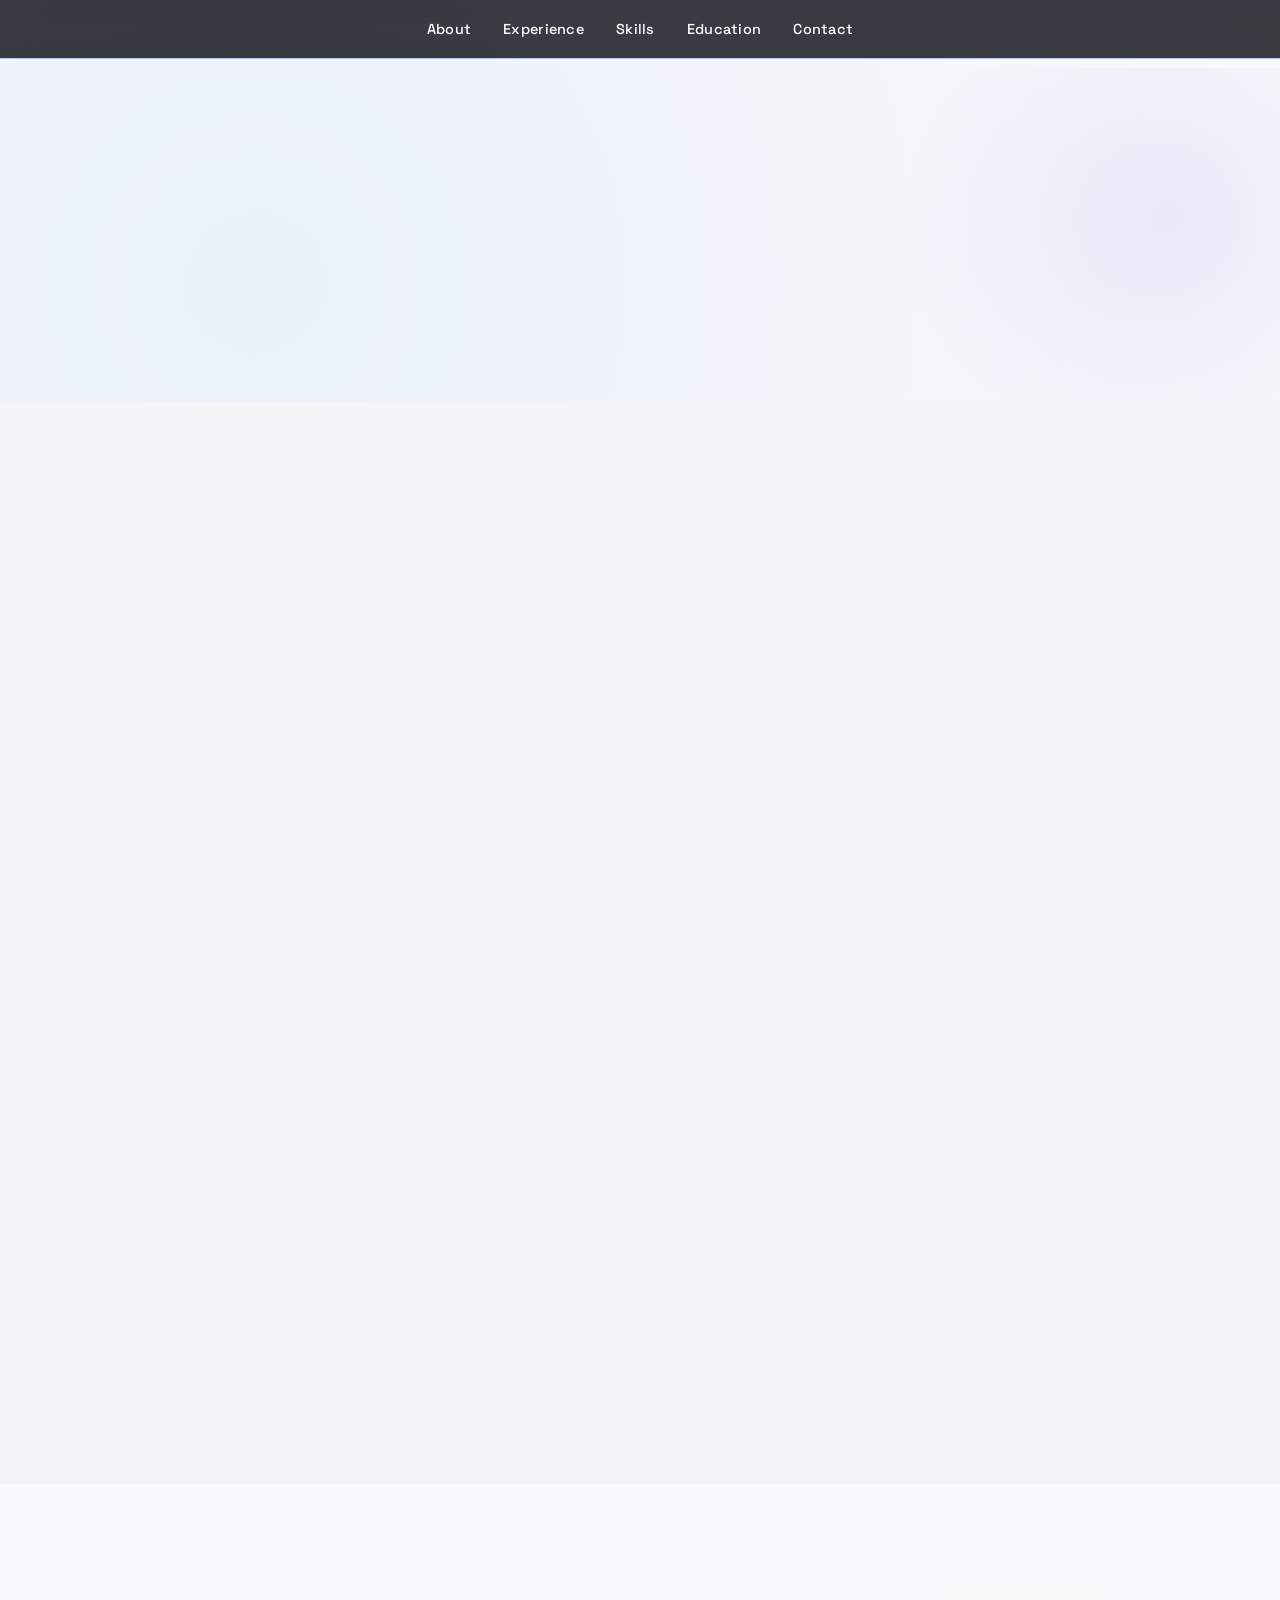
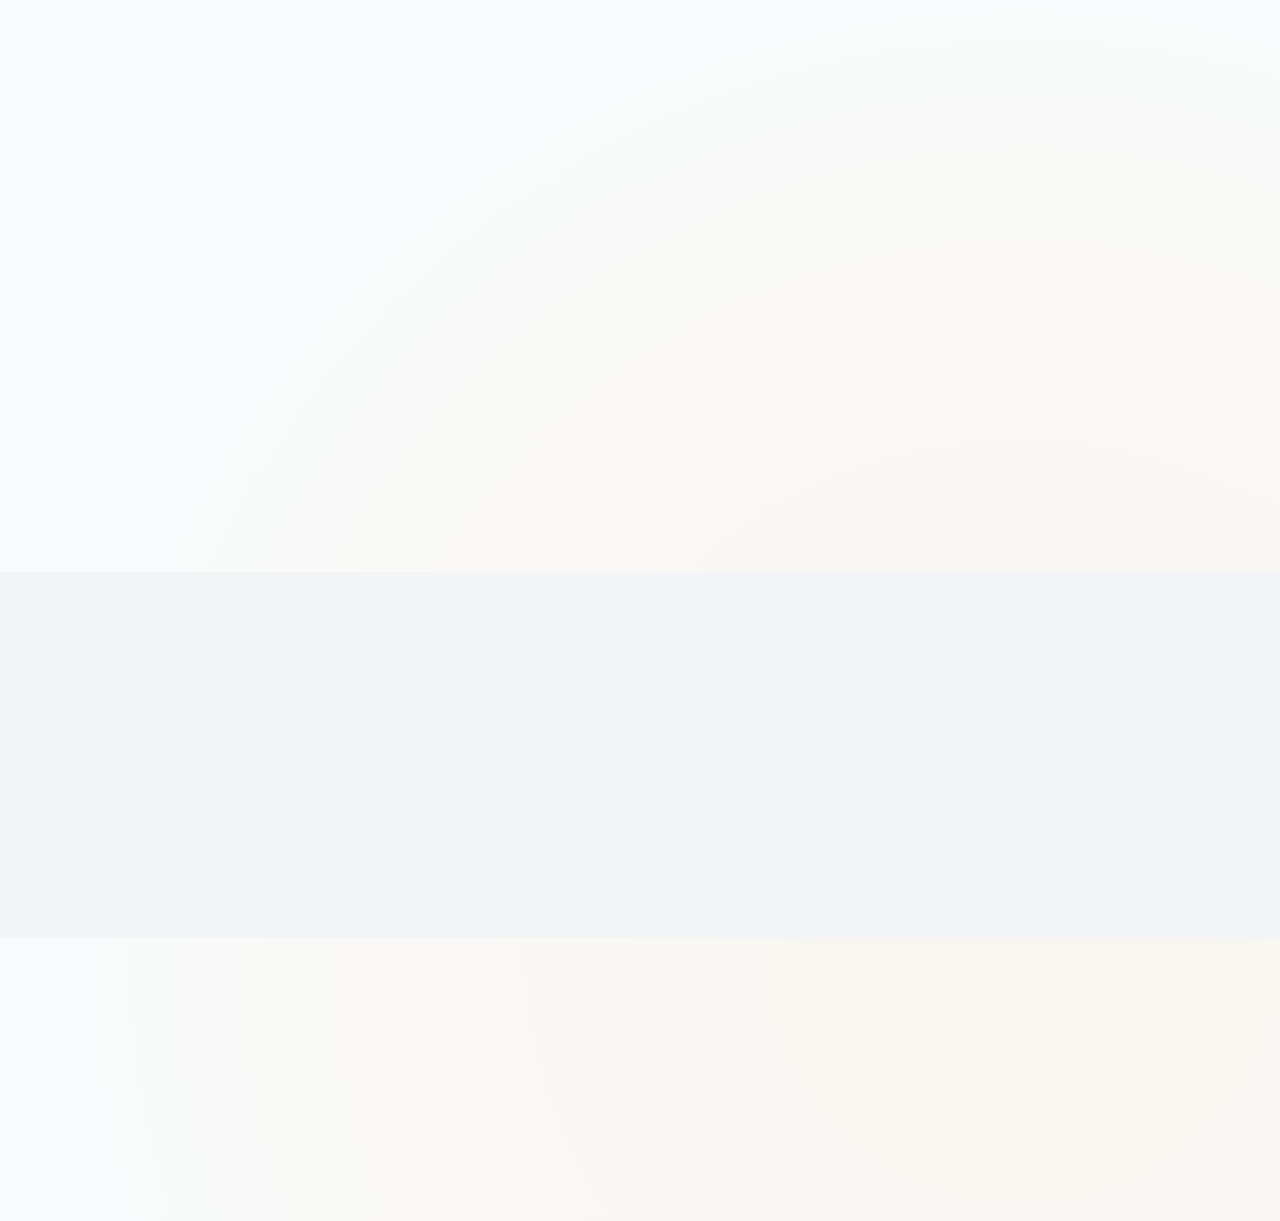
==== index.html @ d6e7b2b8 "changes" ====
<!DOCTYPE html>
<html lang="en">
<head>
    <meta charset="UTF-8">
    <meta name="viewport" content="width=device-width, initial-scale=1.0">
    <meta name="description" content="Gerald Ylli - Portfolio">
    <title>Gerald Ylli - Portfolio</title>
    <link rel="stylesheet" href="style.css">
    <link rel="preconnect" href="https://fonts.googleapis.com">
    <link rel="preconnect" href="https://fonts.gstatic.com" crossorigin>
    <link href="https://fonts.googleapis.com/css2?family=Space+Grotesk:wght@400;500;700&family=Inter:wght@400;500&display=swap" rel="stylesheet">
</head>
<body>
    <!-- Loading Screen -->
    <div class="loading-screen" id="loadingScreen">
        <div class="loading-content">
            <h1 class="loading-name">Gerald Ylli</h1>
            <div class="loading-underline"></div>
        </div>
    </div>

    <!-- Navigation -->
    <nav class="navbar">
        <div class="container">
            <ul class="nav-menu">
                <li><a href="#about">About</a></li>
                <li><a href="#experience">Experience</a></li>
                <li><a href="#skills">Skills</a></li>
                <li><a href="#education">Education</a></li>
                <li><a href="#contact">Contact</a></li>
            </ul>
            <button class="nav-toggle" aria-label="Toggle navigation">
                <span></span>
                <span></span>
                <span></span>
            </button>
        </div>
    </nav>

    <!-- About Section -->
    <section id="about" class="section hero">
        <div class="container">
            <div class="hero-content">
                <div>
                    <p class="hero-greeting">Hi, I'm Gerald.</p>
                    <h1 class="hero-title">Frontend Dev</h1>
                    <p class="hero-subtitle">Tirana, Albania</p>
                    <div class="about-text">
                        <p>I’m passionate about building things that make a difference. I’m attentive to detail, motivated by goals, and enjoy working in a team. I’m always open to learning and exchanging ideas to improve the outcome.</p>
                    </div>
                </div>
            </div>
        </div>
    </section>

    <!-- Experience Section -->
    <section id="experience" class="section section-alt">
        <div class="container">
            <h2 class="section-title">Experience</h2>
        

            <!-- Frontend Development -->
            <div class="experience-group">
                <h3 class="experience-group-title">Frontend Development</h3>
                <div class="experience-list">
                    <div class="experience-item">
                        <div class="experience-content">
                            <h3 class="experience-title">Frontend</h3>
                            <p class="experience-description">Built and maintained high-performance, pixel-perfect web interfaces across multiple e-commerce platforms. 
                                Translated Figma designs into reusable components, implemented dynamic UI elements with GSAP and Animate, 
                                and optimized existing pages for speed and accessibility. Collaborated with teams to streamline workflows and create modular, 
                                maintainable code for complex storefronts.</p>
                            <div class="experience-tech">
                                <span class="tech-tag">HTML</span>
                                <span class="tech-tag">CSS</span>
                                <span class="tech-tag">JavaScript</span>
                                <span class="tech-tag">React</span>
                                <span class="tech-tag">jQuery</span>
                                <span class="tech-tag">GSAP</span>
                                <span class="tech-tag">Bootstrap</span>

                            </div>
                        </div>
                    </div>
                    
                    <div class="experience-item">
                        <div class="experience-content">
                            <h3 class="experience-title">BigCommerce</h3>
                            <p class="experience-description">Developed traditional and headless BigCommerce storefronts using Stencil and Catalyst. Built custom widgets, leveraged Storefront & Admin APIs, and implemented GraphQL/REST solutions for dynamic product and checkout experiences. Enhanced maintainability by modularizing templates and automating recurring workflows.</p>
                            <div class="experience-tech">
                                <span class="tech-tag">Stencil</span>
                                <span class="tech-tag">Widget Builder</span>
                                <span class="tech-tag">GraphQL</span>
                                <span class="tech-tag">REST API</span>
                                <span class="tech-tag">Handlebars</span>
                            </div>
                        </div>
                    </div>
                    
                    <div class="experience-item">
                        <div class="experience-content">
                            <h3 class="experience-title">Shopify</h3>
                            <p class="experience-description">Implemented custom Shopify themes and headless storefronts with Hydrogen and Oxygen. Created sections, blocks, metafields, and metaobjects to provide flexible, dynamic layouts. Optimized server-side rendering, API integrations, and theme architecture to ensure scalability and performance.</p>
                            <div class="experience-tech">
                                <span class="tech-tag">Liquid</span>
                                <span class="tech-tag">Hydrogen</span>
                                <span class="tech-tag">Sections & Blocks</span>
                                <span class="tech-tag">Metaobjects & Metafields</span>
                            </div>
                        </div>
                    </div>
                    
                    <div class="experience-item">
                        <div class="experience-content">
                            <h3 class="experience-title">Analytics & Tracking</h3>
                            <p class="experience-description">Configured advanced Google Tag Manager setups and GA4 for accurate e-commerce tracking. Monitored product clicks, add-to-cart behavior, and checkout events to provide actionable insights for marketing and product teams.</p>
                            <div class="experience-tech">
                                <span class="tech-tag">Google Tag Manager</span>
                                <span class="tech-tag">GA4</span>
                                <span class="tech-tag">DataLayer</span>
                                <span class="tech-tag">Custom Events</span>
                            </div>
                        </div>
                    </div>
                </div>
            </div>

        </div>
    </section>

    <!-- Skills Section -->
    <section id="skills" class="section">
        <div class="container">
            <h2 class="section-title">Skills</h2>
            <div class="skills-grid">
                <div class="skill-category">
                    <h3 class="skill-category-title">Front-end</h3>
                    <div class="skill-tags">
                        <span class="skill-tag">HTML</span>
                        <span class="skill-tag">CSS</span>
                        <span class="skill-tag">JavaScript</span>
                        <span class="skill-tag">React</span>
                        <span class="skill-tag">jQuery</span>
                        <span class="skill-tag">SASS</span>
                        <span class="skill-tag">SCSS</span>
                        <span class="skill-tag">GSAP</span>
                        <span class="skill-tag">Bootstrap</span>
                        <span class="skill-tag">Tailwind CSS</span>
                        <span class="skill-tag">Material-UI</span>
                        <span class="skill-tag">Figma</span>
                        <span class="skill-tag">Elementor</span>
                        <span class="skill-tag">Mobile First Design</span>
                    </div>
                </div>
                <div class="skill-category">
                    <h3 class="skill-category-title">BigCommerce</h3>
                    <div class="skill-tags">
                        <span class="skill-tag">Stencil</span>
                        <span class="skill-tag">Handlebars</span>
                        <span class="skill-tag">Widget Builder</span>
                        <span class="skill-tag">Custom Checkout</span>
                        <span class="skill-tag">Stencil CLI</span>
                        <span class="skill-tag">Rest API</span>
                        <span class="skill-tag">GraphQL API</span>
                        <span class="skill-tag">Storefront API</span>
                    </div>
                </div>
                <div class="skill-category">
                    <h3 class="skill-category-title">Shopify</h3>
                    <div class="skill-tags">
                        <span class="skill-tag">Liquid</span>
                        <span class="skill-tag">Hydrogen</span>
                        <span class="skill-tag">Section (Online Store 2.0)</span>
                        <span class="skill-tag">Metafields</span>
                        <span class="skill-tag">Metaobjects</span>
                        <span class="skill-tag">GraphQL API</span>
                        <span class="skill-tag">Storefront API</span>
                        <span class="skill-tag">Shopify CLI</span>
                    </div>
                </div>
                <div class="skill-category">
                    <h3 class="skill-category-title">Team System - Ecommerce</h3>
                    <div class="skill-tags">
                        <span class="skill-tag">Handlebars</span>
                        <span class="skill-tag">Theme editor</span>
                        <span class="skill-tag">Widgets</span>
                    </div>
                </div>
                <div class="skill-category">
                    <h3 class="skill-category-title">Tools & Practices</h3>
                    <div class="skill-tags">
                        <span class="skill-tag">Git</span>
                        <span class="skill-tag">Bitbucket</span>
                        <span class="skill-tag">Teamwork</span>
                        <span class="skill-tag">Slack</span>
                        <span class="skill-tag">Confluence</span>
                        <span class="skill-tag">Postman</span>
                        <span class="skill-tag">Chrome DevTools</span>
                        <span class="skill-tag">A/B Testing</span>
                    </div>
                </div>
                <div class="skill-category">
                    <h3 class="skill-category-title">Google Tag Manager</h3>
                    <div class="skill-tags">
                        <span class="skill-tag">GTM</span>
                        <span class="skill-tag">Custom Events</span>
                        <span class="skill-tag">Datalayer</span>
                        <span class="skill-tag">GA4 Integration</span>
                    </div>
                </div>
            </div>
        </div>
    </section>

    <!-- Education Section -->
    <section id="education" class="section section-alt">
        <div class="container">
            <h2 class="section-title">Education</h2>
            <div class="education-list">
                <div class="education-item">
                    <h3 class="education-degree">Bachelor of Software Engineering</h3>
                    <p class="education-institution">Canadian Institute of Technology</p>
                    <p class="education-year">Sep 2016 - Jul 2019 | Tirana, Albania</p>
                </div>
            </div>
        </div>
    </section>

    <!-- Contact Section -->
    <section id="contact" class="section">
        <div class="container">
            <h2 class="section-title">Get In Touch</h2>
            <div class="contact-content">
                <div class="contact-links">
                    <a href="https://www.linkedin.com/in/gerald-ylli-589a46194/" target="_blank" rel="noopener noreferrer" class="contact-link">
                        <svg width="24" height="24" viewBox="0 0 24 24" fill="currentColor">
                            <path d="M20.447 20.452h-3.554v-5.569c0-1.328-.027-3.037-1.852-3.037-1.853 0-2.136 1.445-2.136 2.939v5.667H9.351V9h3.414v1.561h.046c.477-.9 1.637-1.85 3.37-1.85 3.601 0 4.267 2.37 4.267 5.455v6.286zM5.337 7.433c-1.144 0-2.063-.926-2.063-2.065 0-1.138.92-2.063 2.063-2.063 1.14 0 2.064.925 2.064 2.063 0 1.139-.925 2.065-2.064 2.065zm1.782 13.019H3.555V9h3.564v11.452zM22.225 0H1.771C.792 0 0 .774 0 1.729v20.542C0 23.227.792 24 1.771 24h20.451C23.2 24 24 23.227 24 22.271V1.729C24 .774 23.2 0 22.222 0h.003z"/>
                        </svg>
                        LinkedIn
                    </a>
                </div>
            </div>
        </div>
    </section>

    <script src="script.js"></script>
</body>
</html>
---- style.css ----
/* ── Reset ──────────────────────────────────────────── */
* {
    margin: 0;
    padding: 0;
    box-sizing: border-box;
}

/* ── Design tokens ───────────────────────────────────── */
:root {
        --bg:        #f9fafb;       
        --bg-alt:    #f3f4f6;        
        --surface:   #ffffff;        
        --border:    #b6c6e3;     
        --border-h:  #1e293b;       
        --text:      #1e293b;       
        --subtle:    #e0e7ef;      
        --glow:      rgba(30,58,138,0.12);
}


/* ── Base ────────────────────────────────────────────── */
html { scroll-behavior: smooth; }

body {
    font-family: 'Space Grotesk', 'Inter', system-ui, sans-serif;
    color: var(--text);
    background-color: var(--bg);
    background-image:
       radial-gradient(circle at 20% 10%, rgba(59,130,246,0.08) 0%, transparent 42%),
    radial-gradient(circle at 80% 90%, rgba(245,158,11,0.05) 0%, transparent 36%);
    line-height: 1.6;
    font-size: 1rem;
    font-weight: 400;
}

.container {
    max-width: 900px;
    margin: 0 auto;
    padding: 0 2rem;
}

/* ── Loading Screen ──────────────────────────────────── */
.loading-screen {
    position: fixed;
    inset: 0;
    background: var(--bg);
    display: flex;
    justify-content: center;
    align-items: center;
    z-index: 9999;
    transition: opacity 0.8s ease, visibility 0.8s ease;
}
.loading-screen.hidden {
    opacity: 0;
    visibility: hidden;
}
.loading-content {
    text-align: center;
}
.loading-name {
    font-family: 'Space Grotesk', sans-serif;
    font-size: 3rem;
    font-weight: 700;
    background: linear-gradient(135deg, var(--text), var(--border-h));
    -webkit-background-clip: text;
    background-clip: text;
    color: transparent;
    opacity: 0;
    animation: nameAnimation 2.5s ease-in-out;
    margin-bottom: 0.5rem;
    letter-spacing: -0.02em;
}
.loading-underline {
    width: 400px;
    height: 2px;
    position: relative;
    margin: 0 auto;
    overflow: hidden;
    opacity: 0;
    animation: underlineFade 2.5s ease-in-out;
}
.loading-underline::before {
    content: '';
    position: absolute;
    width: 80px;
    height: 2px;
    background: linear-gradient(90deg, transparent, var(--text), var(--border-h));
    box-shadow: 0 0 12px var(--text), 0 0 24px var(--text);
    animation: shootingStar 2.5s ease-in-out;
}
.loading-underline::after {
    content: '';
    position: absolute;
    width: 400px;
    height: 1px;
    background: linear-gradient(90deg, transparent, rgba(139,92,246,0.25), transparent);
    animation: shootingStarTrail 2.5s ease-in-out;
    opacity: 0;
}

@keyframes nameAnimation {
    0%   { opacity: 0; transform: translateY(20px);  }
    20%  { opacity: 1; transform: translateY(0);     }
    80%  { opacity: 1; transform: translateY(0);     }
    100% { opacity: 0; transform: translateY(-20px); }
}
@keyframes shootingStar {
    0%   { left: -80px; opacity: 0; }
    5%   { opacity: 1; }
    85%  { opacity: 1; }
    95%  { opacity: 0; }
    100% { left: 400px; opacity: 0; }
}
@keyframes underlineFade {
    0%   { opacity: 0; }
    20%  { opacity: 1; }
    80%  { opacity: 1; }
    100% { opacity: 0; }
}
@keyframes shootingStarTrail {
    0%   { opacity: 0;   }
    5%   { opacity: 0.5; }
    85%  { opacity: 0.5; }
    95%  { opacity: 0;   }
    100% { opacity: 0;   }
}

/* ── Navbar ──────────────────────────────────────────── */
.navbar {
    position: fixed;
    top: 0;
    left: 0;
    right: 0;
    backdrop-filter: blur(18px);
    -webkit-backdrop-filter: blur(18px);
    background: rgba(6,6,15,0.78);
    border-bottom: 1px solid var(--border);
    z-index: 1000;
    padding: 1rem 0;
    transition: box-shadow 0.3s ease;
}
.navbar .container {
    display: flex;
    justify-content: center;
    align-items: center;
}

.nav-menu {
    display: flex;
    list-style: none;
    gap: 2rem;
}
.nav-menu a {
    text-decoration: none;
    color: var(--surface);
    font-weight: 500;
    font-size: 0.9rem;
    letter-spacing: 0.02em;
    transition: color 0.2s ease;
    position: relative;
}
.nav-menu a::after {
    content: '';
    position: absolute;
    bottom: -3px;
    left: 0;
    width: 0;
    height: 1px;
    background: linear-gradient(90deg, var(--surface), var(--text));
    transition: width 0.3s ease;
}

.nav-menu a:hover::after {
    width: 100%;
}
.nav-toggle {
    display: none;
    flex-direction: column;
    background: none;
    border: none;
    cursor: pointer;
    gap: 5px;
}
.nav-toggle span {
    width: 24px;
    height: 2px;
    background: var(--text);
    border-radius: 2px;
    transition: all 0.3s ease;
}

/* ── Hero / About ────────────────────────────────────── */
.hero {
    margin-top: 68px;
    padding: 6rem 0 7rem;
    position: relative;
    overflow: hidden;
}
.hero::before {
    content: '';
    position: absolute;
    top: -140px;
    right: -180px;
    width: 580px;
    height: 580px;
    border-radius: 50%;
    background: radial-gradient(circle, rgba(139,92,246,0.1) 0%, transparent 65%);
    pointer-events: none;
}
.hero-content {
    display: flex;
    align-items: center;
    position: relative;
}

.hero-greeting {
    font-size: 0.85rem;
    font-weight: 600;
    color: var(--text);    
    margin-bottom: 0.6rem;
    text-transform: uppercase;
    letter-spacing: 0.12em;
}
.hero-title {
    font-size: clamp(2.5rem, 6vw, 3.8rem);
    font-weight: 700;
    margin-bottom: 0.4rem;
    line-height: 1.05;
    font-family: 'Space Grotesk', sans-serif;
    letter-spacing: -0.03em;
    color: var(--text);
}
.hero-subtitle {
    font-size: 1rem;
    font-weight: 400;
    margin-bottom: 1.5rem;
    color: var(--text);
}
.about-text {
    font-size: 0.975rem;
    line-height: 1.75;
    color: var(--text);
}
.about-text a {
    color: var(--text);
    text-decoration: none;
    border-bottom: 1px solid rgba(139,92,246,0.4);
    transition: border-color 0.2s ease;
}
.about-text a:hover { border-color: var(--text); }
.hero-links {
    display: flex;
    gap: 0.75rem;
    flex-wrap: wrap;
}

/* ── Buttons ─────────────────────────────────────────── */
.btn {
    display: inline-flex;
    align-items: center;
    gap: 0.5rem;
    padding: 0.65rem 1.4rem;
    text-decoration: none;
    font-weight: 600;
    font-size: 0.875rem;
    letter-spacing: 0.03em;
    border-radius: 8px;
    cursor: pointer;
    transition: all 0.25s ease;
    font-family: 'Space Grotesk', sans-serif;
    border: 1px solid transparent;
}
.btn-primary {
    background: var(--text);
    color: #fff;
    border-color: var(--text);
    box-shadow: 0 0 20px rgba(139,92,246,0.3);
}
.btn-primary:hover {
    background: var(--text);
    border-color: var(--text);
    box-shadow: 0 0 28px rgba(139,92,246,0.5);
    transform: translateY(-1px);
}
.btn-secondary {
    background: var(--surface);
    color: var(--text);
    border-color: var(--border);
    backdrop-filter: blur(4px);
}
.btn-secondary:hover {
    background: var(--surface);
    border-color: var(--border-h);
    transform: translateY(-1px);
}

/* ── Sections ────────────────────────────────────────── */
.section {
    padding: 4rem 0;
    position: relative;
}
.section-alt {
    background: var(--bg-alt);
}
.section-title {
    font-family: 'Space Grotesk', sans-serif;
    font-size: clamp(2rem, 5vw, 2.8rem);
    font-weight: 700;
    margin-bottom: 2.5rem;
    color: var(--text);
    letter-spacing: -0.03em;
    line-height: 1.1;
    position: relative;
    display: inline-block;
}
.section-title::after {
    content: '';
    display: block;
    height: 3px;
    width: 100%;
    margin-top: 0.45rem;
    background: linear-gradient(90deg, var(--text), var(--text), transparent);
    border-radius: 2px;
}

/* ── Experience ──────────────────────────────────────── */
.experience-group {
    margin-bottom: 3rem;
}
.experience-group:last-child { margin-bottom: 0; }
.experience-group-title {
    font-family: 'Space Grotesk', sans-serif;
    font-size: 0.72rem;
    font-weight: 700;
    color: var(--text);
    text-transform: uppercase;
    letter-spacing: 0.13em;
    margin-bottom: 1rem;
    padding-left: 0.75rem;
    border-left: 2px solid var(--text);
}
.experience-list {
    display: grid;
    gap: 0.75rem;
    margin: 0;
}
.experience-item {
    padding: 1.25rem;
    border: 1px solid var(--border);
    border-radius: 12px;
    background: var(--surface);
    backdrop-filter: blur(6px);
    transition: border-color 0.25s ease, background 0.25s ease, transform 0.25s ease;
    cursor: default;
}
.experience-item:hover {
    border-color: var(--border-h);
    background: var(--surface);
}
.experience-content { width: 100%; }
.experience-title {
    font-size: 0.975rem;
    font-weight: 600;
    margin-bottom: 0.5rem;
    color: var(--text);
    display: flex;
    align-items: center;
    gap: 0.5rem;
    font-family: 'Space Grotesk', sans-serif;
}

.experience-date {
    font-size: 0.78rem;
    color: var(--text);
    margin-bottom: 0.4rem;
}
.experience-description {
    color: var(--text);
    line-height: 1.65;
    margin-bottom: 0.75rem;
    font-size: 0.875rem;
}
.experience-tech {
    display: flex;
    flex-wrap: wrap;
    gap: 0.4rem;
    margin-top: 0.75rem;
    padding-top: 0.75rem;
    border-top: 1px solid rgba(139,92,246,0.14);
}
.tech-tag {
    display: inline-block;
    padding: 0.2rem 0.6rem;
    color: var(--text);
    border: 1px solid rgba(139,92,246,0.22);
    font-size: 0.72rem;
    font-weight: 500;
    border-radius: 6px;
}

/* ── Skills ──────────────────────────────────────────── */
.skills-grid {
    display: grid;
    grid-template-columns: repeat(auto-fit, minmax(260px, 1fr));
    gap: 1rem;
}
.skill-category {
    background: var(--surface);
    border: 1px solid var(--border);
    border-radius: 14px;
    padding: 1.25rem;
    backdrop-filter: blur(6px);
    transition: border-color 0.25s ease, transform 0.25s ease;
}
.skill-category:hover {
    border-color: var(--border-h);
    transform: translateY(-3px);
}
.skill-category-title {
    font-size: 0.72rem;
    font-weight: 700;
    text-transform: uppercase;
    letter-spacing: 0.11em;
    color: var(--text);
    margin-bottom: 0.75rem;
    font-family: 'Space Grotesk', sans-serif;
}
.skill-tags {
    display: flex;
    flex-wrap: wrap;
    gap: 0.4rem;
}
.skill-tag {
    display: inline-block;
    padding: 0.25rem 0.65rem;
    background: rgba(255,255,255,0.05);
    color: var(--text);
    border: 1px solid var(--subtle);
    font-size: 0.72rem;
    font-weight: 400;
    border-radius: 6px;
    transition: border-color 0.2s ease, color 0.2s ease;
}
.skill-tag:hover {
    border-color: var(--text);
    color: var(--text);
}

/* ── Education ───────────────────────────────────────── */
.education-list { margin: 0; }
.education-item {
    background: var(--surface);
    border: 1px solid var(--border);
    border-radius: 14px;
    padding: 1.25rem;
    margin-bottom: 1rem;
    backdrop-filter: blur(6px);
    position: relative;
    overflow: hidden;
}

.education-degree {
    font-size: 1.1rem;
    font-weight: 700;
    margin-bottom: 0.35rem;
    color: var(--text);
    font-family: 'Space Grotesk', sans-serif;
}
.education-institution {
    font-size: 0.9rem;
    color: var(--text);
    font-weight: 500;
    margin-bottom: 0.2rem;
}
.education-year {
    color: var(--text);
    font-size: 0.8rem;
}

/* ── Contact ─────────────────────────────────────────── */
.contact-content { text-align: left; }
.contact-content > p {
    font-size: 0.975rem;
    color: var(--text);
    margin-bottom: 2rem;
}
.contact-links {
    display: flex;
    justify-content: flex-start;
    gap: 1rem;
    flex-wrap: wrap;
}
.contact-link {
    display: flex;
    align-items: center;
    gap: 0.6rem;
    padding: 0.9rem 1.4rem;
    background: var(--surface);
    color: var(--text);
    text-decoration: none;
    border: 1px solid var(--border);
    border-radius: 12px;
    font-weight: 600;
    font-size: 0.875rem;
    font-family: 'Space Grotesk', sans-serif;
    backdrop-filter: blur(6px);
    transition: all 0.25s ease;
}
.contact-link:hover {
    background: var(--surface);
    border-color: var(--border-h);
    transform: translateY(-3px);
    box-shadow: 0 8px 24px rgba(139,92,246,0.2);
}
.contact-link::after {
    content: '↗';
    color: var(--text);
    margin-left: 0.2rem;
    font-size: 0.95rem;
}
.contact-link svg {
    width: 20px;
    height: 20px;
}

/* ── Footer ──────────────────────────────────────────── */
.footer {
    background: var(--bg);
    border-top: 1px solid var(--border);
    padding: 2rem 0;
    text-align: center;
    color: var(--text);
}
.footer p {
    font-size: 0.8rem;
    margin-bottom: 0.4rem;
}
.footer-link a {
    color: var(--text);
    text-decoration: none;
    font-weight: 500;
    font-size: 0.8rem;
    letter-spacing: 0.04em;
    transition: color 0.2s ease;
}
.footer-link a:hover { color: var(--text); }

/* ── Scroll reveal ───────────────────────────────────── */
@keyframes fadeInUp {
    from { opacity: 0; transform: translateY(24px); }
    to   { opacity: 1; transform: translateY(0);    }
}
.scroll-reveal {
    opacity: 0;
    transform: translateY(22px);
    transition: opacity 0.65s ease, transform 0.65s ease;
}
.scroll-reveal.in-view {
    opacity: 1;
    transform: translateY(0);
}

/* Responsive Design */
/* ── Responsive ──────────────────────────────────────── */
@media (max-width: 768px) {
    .navbar .container{
        justify-content: flex-end;
    }
    .nav-menu {
        position: fixed;
        left: -100%;
        top: 48px;
        flex-direction: column;
        background: rgba(6,6,15,0.97);
        backdrop-filter: blur(18px);
        width: 100%;
        text-align: center;
        transition: left 0.3s ease;
        padding: 2rem 0;
        gap: 0;
        border-bottom: 1px solid var(--border);
    }
    .nav-menu.active { left: 0; }
    .nav-menu li { padding: 1rem 0; }
    .nav-toggle { display: flex; }
    .hero-content {
        grid-template-columns: 1fr;
        gap: 2.5rem;
    }
    
    .hero-title { font-size: 2.5rem; }
    .section { padding: 2rem 0; }
    .section-title { font-size: 2rem; }
    .skills-grid { grid-template-columns: 1fr; }
}
@media (max-width: 480px) {
    .hero { padding: 2.5rem 0; }
    .hero-title { font-size: 1.8rem; }
    .section { padding: 2rem 0; }
    .section-title { font-size: 1.6rem; }
    .education-item { padding: 1.25rem; }
    .education-degree { font-size: 1rem; }
    .education-institution { font-size: 0.875rem; }
    .experience-item { padding: 1rem; }
    .experience-title { font-size: 0.925rem; }
    .experience-description { font-size: 0.85rem; }
    .skill-category { padding: 1rem; }
    .contact-link { padding: 0.75rem 1rem; font-size: 0.85rem; }
    .hero-links { flex-direction: column; align-items: flex-start; }
    .btn { width: 100%; max-width: 300px; justify-content: center; }
}
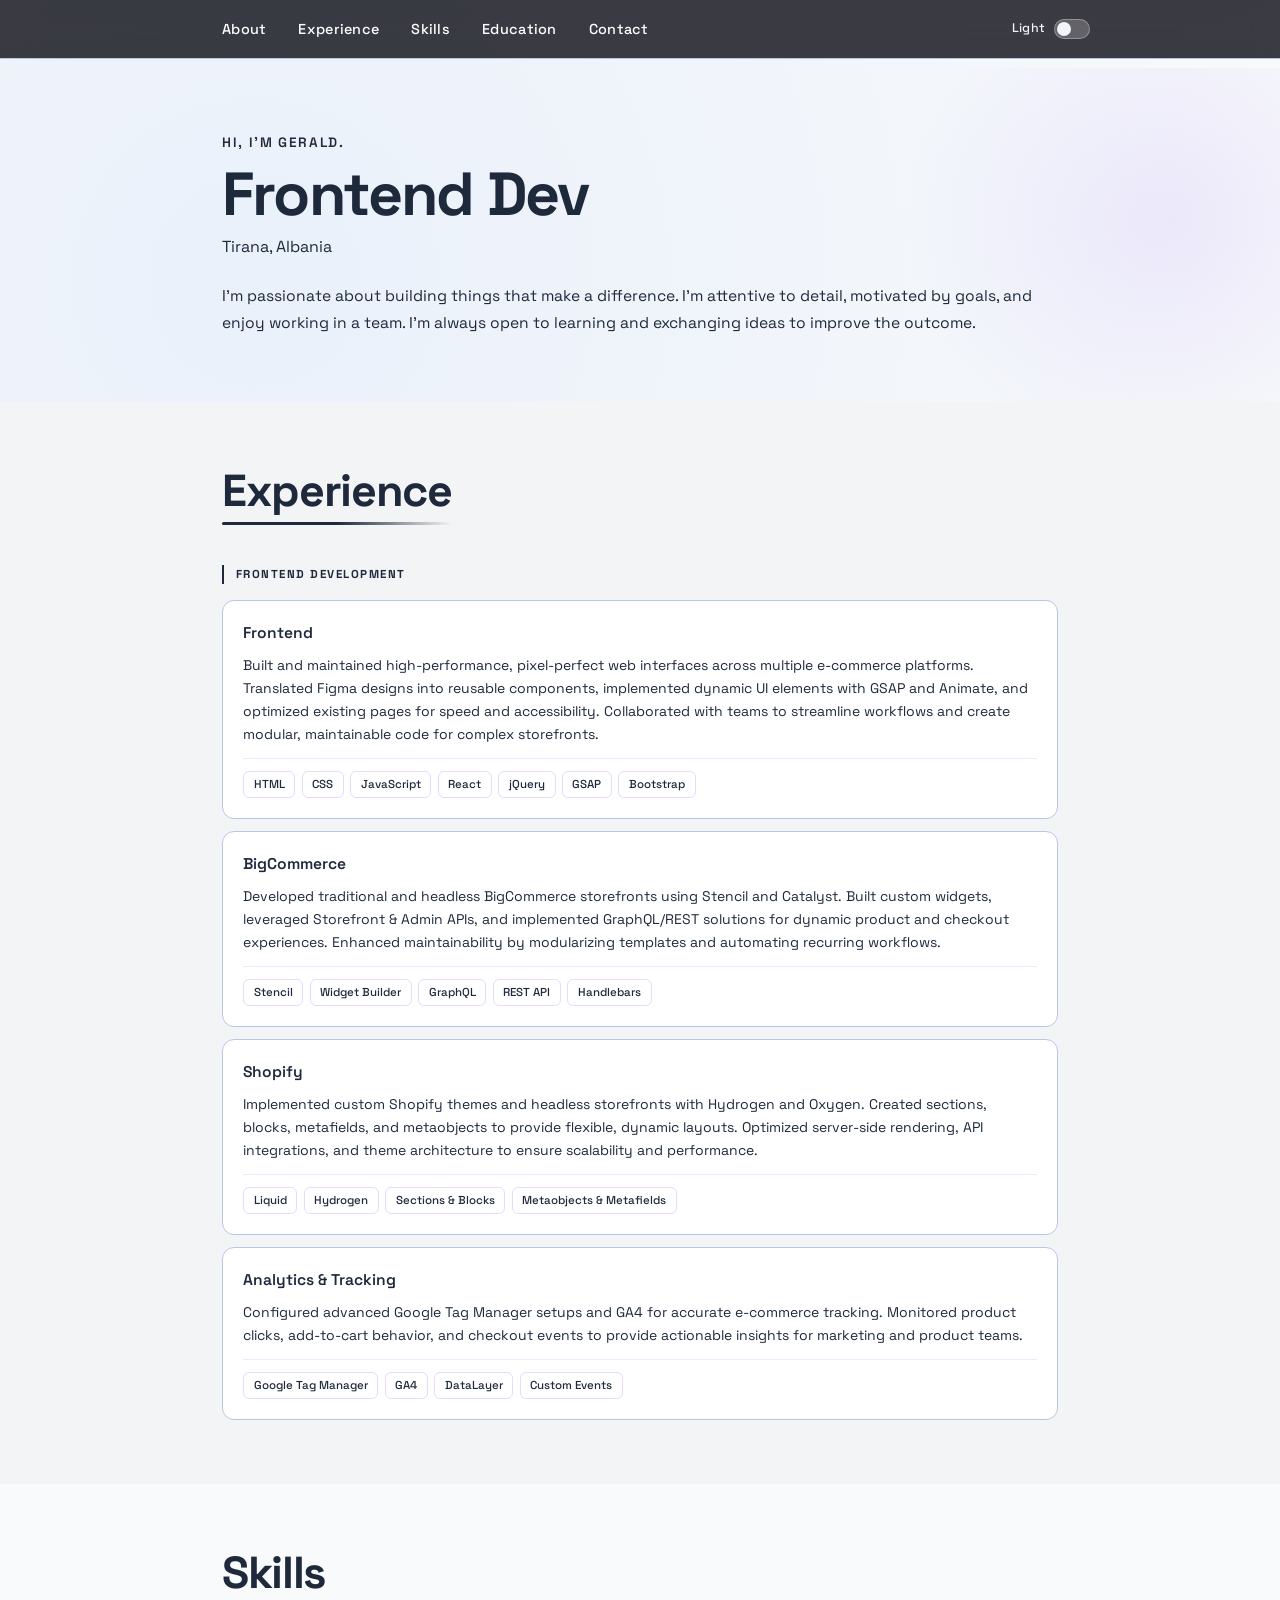
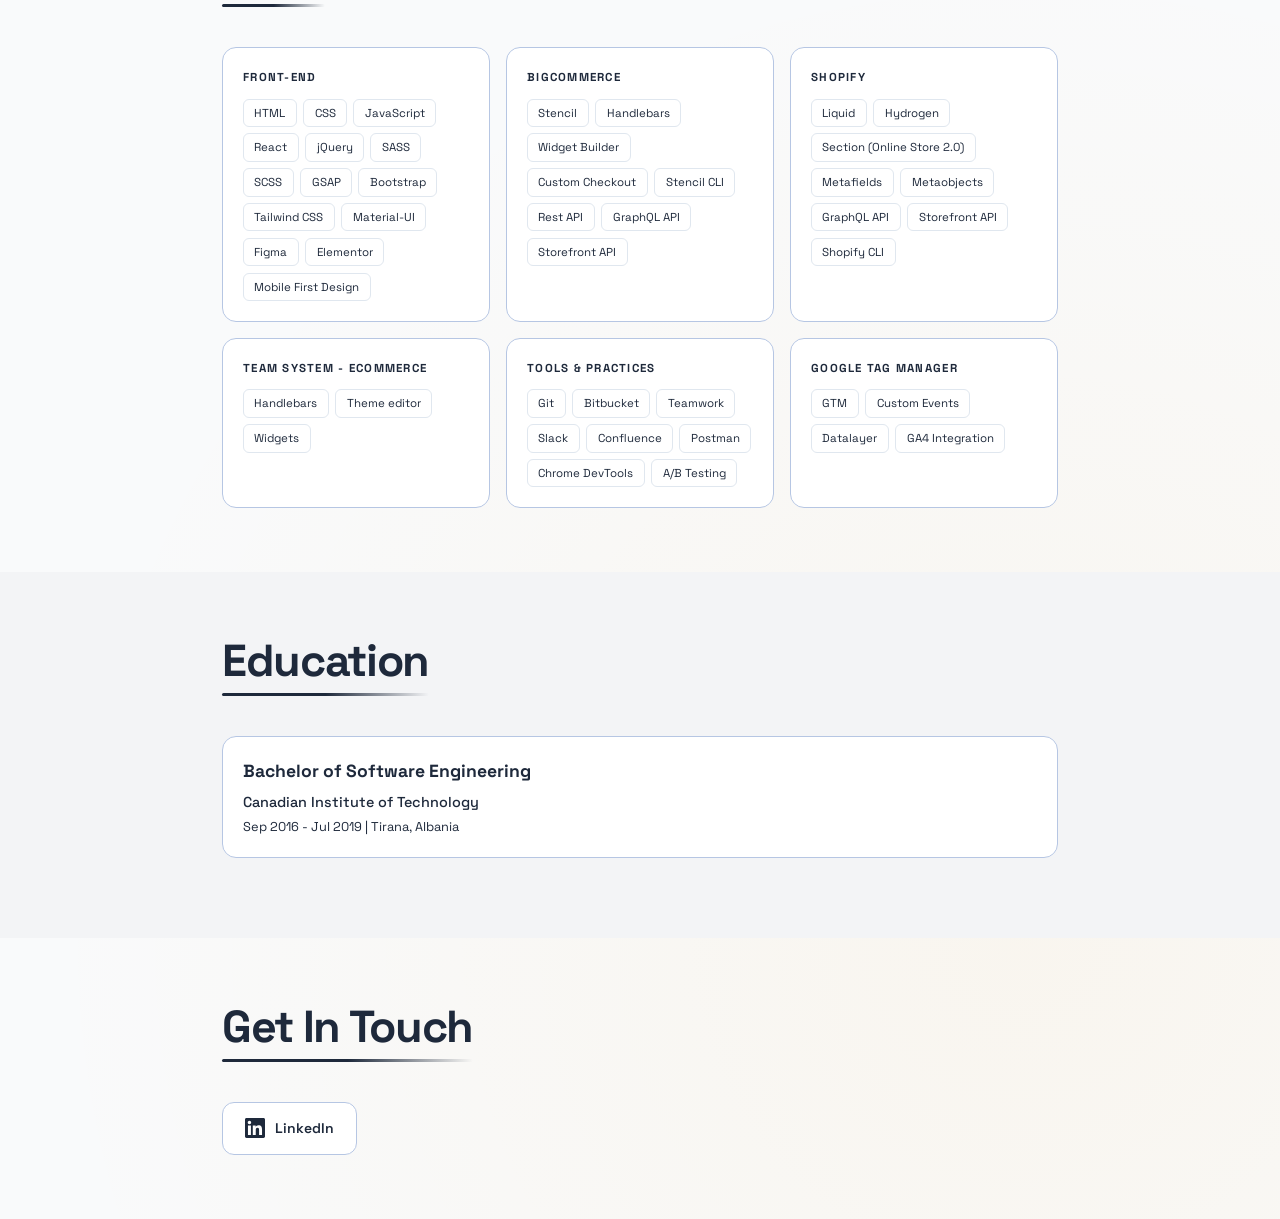
==== commit dff25e3e: "changes" ====
--- a/index.html
+++ b/index.html
@@ -6,6 +6,7 @@
     <meta name="description" content="Gerald Ylli - Portfolio">
     <title>Gerald Ylli - Portfolio</title>
     <link rel="stylesheet" href="style.css">
+    <script>if(localStorage.getItem('theme')==='dark')document.documentElement.classList.add('dark');</script>
     <link rel="preconnect" href="https://fonts.googleapis.com">
     <link rel="preconnect" href="https://fonts.gstatic.com" crossorigin>
     <link href="https://fonts.googleapis.com/css2?family=Space+Grotesk:wght@400;500;700&family=Inter:wght@400;500&display=swap" rel="stylesheet">
@@ -29,6 +30,12 @@
                 <li><a href="#education">Education</a></li>
                 <li><a href="#contact">Contact</a></li>
             </ul>
+            <div class="theme-toggle" id="themeToggle" role="button" tabindex="0" aria-label="Toggle dark mode">
+                <span class="theme-toggle__label" id="themeLabel">Light</span>
+                <div class="theme-toggle__track">
+                    <div class="theme-toggle__thumb"></div>
+                </div>
+            </div>
             <button class="nav-toggle" aria-label="Toggle navigation">
                 <span></span>
                 <span></span>
--- a/style.css
+++ b/style.css
@@ -15,6 +15,17 @@
         --text:      #1e293b;       
         --subtle:    #e0e7ef;      
         --glow:      rgba(30,58,138,0.12);
+}
+
+html.dark {
+        --bg:        #0f172a;
+        --bg-alt:    #111827;
+        --surface:   #1e293b;
+        --border:    #334155;
+        --border-h:  #94a3b8;
+        --text:      #f1f5f9;
+        --subtle:    #2d3748;
+        --glow:      rgba(148,163,184,0.12);
 }
 
 
@@ -141,8 +152,9 @@
 }
 .navbar .container {
     display: flex;
-    justify-content: center;
+    justify-content: space-between;
     align-items: center;
+    position: relative;
 }
 
 .nav-menu {
@@ -173,6 +185,51 @@
 .nav-menu a:hover::after {
     width: 100%;
 }
+.theme-toggle {
+    position: absolute;
+    right: 0;
+    display: flex;
+    align-items: center;
+    gap: 0.5rem;
+    cursor: pointer;
+    user-select: none;
+    flex-shrink: 0;
+}
+.theme-toggle__label {
+    font-size: 0.78rem;
+    font-weight: 500;
+    color: #f1f5f9;
+    letter-spacing: 0.04em;
+    min-width: 2.6rem;
+    text-align: right;
+}
+.theme-toggle__track {
+    width: 36px;
+    height: 20px;
+    border-radius: 999px;
+    background: rgba(255,255,255,0.2);
+    border: 1px solid rgba(255,255,255,0.3);
+    position: relative;
+    transition: background 0.25s ease;
+    flex-shrink: 0;
+}
+html.dark .theme-toggle__track {
+    background: rgba(148,163,184,0.35);
+    border-color: rgba(148,163,184,0.5);
+}
+.theme-toggle__thumb {
+    position: absolute;
+    top: 2px;
+    left: 2px;
+    width: 14px;
+    height: 14px;
+    border-radius: 50%;
+    background: #f1f5f9;
+    transition: transform 0.25s ease;
+}
+html.dark .theme-toggle__thumb {
+    transform: translateX(16px);
+}
 .nav-toggle {
     display: none;
     flex-direction: column;
@@ -184,7 +241,7 @@
 .nav-toggle span {
     width: 24px;
     height: 2px;
-    background: var(--text);
+    background: #fff;
     border-radius: 2px;
     transition: all 0.3s ease;
 }
@@ -512,12 +569,7 @@
     transform: translateY(-3px);
     box-shadow: 0 8px 24px rgba(139,92,246,0.2);
 }
-.contact-link::after {
-    content: '↗';
-    color: var(--text);
-    margin-left: 0.2rem;
-    font-size: 0.95rem;
-}
+
 .contact-link svg {
     width: 20px;
     height: 20px;
@@ -544,6 +596,14 @@
     transition: color 0.2s ease;
 }
 .footer-link a:hover { color: var(--text); }
+
+/* ── Dark mode overrides ─────────────────────────────── */
+html.dark .nav-menu a {
+    color: #f1f5f9;
+}
+html.dark .nav-menu a::after {
+    background: linear-gradient(90deg, #f1f5f9, #94a3b8);
+}
 
 /* ── Scroll reveal ───────────────────────────────────── */
 @keyframes fadeInUp {
@@ -569,7 +629,7 @@
     .nav-menu {
         position: fixed;
         left: -100%;
-        top: 48px;
+        top: 52px;
         flex-direction: column;
         background: rgba(6,6,15,0.97);
         backdrop-filter: blur(18px);
@@ -583,6 +643,13 @@
     .nav-menu.active { left: 0; }
     .nav-menu li { padding: 1rem 0; }
     .nav-toggle { display: flex; }
+    .theme-toggle {
+        position: static;
+        margin-right: auto;
+    }
+    .theme-toggle__label {
+        text-align: left;
+    }
     .hero-content {
         grid-template-columns: 1fr;
         gap: 2.5rem;
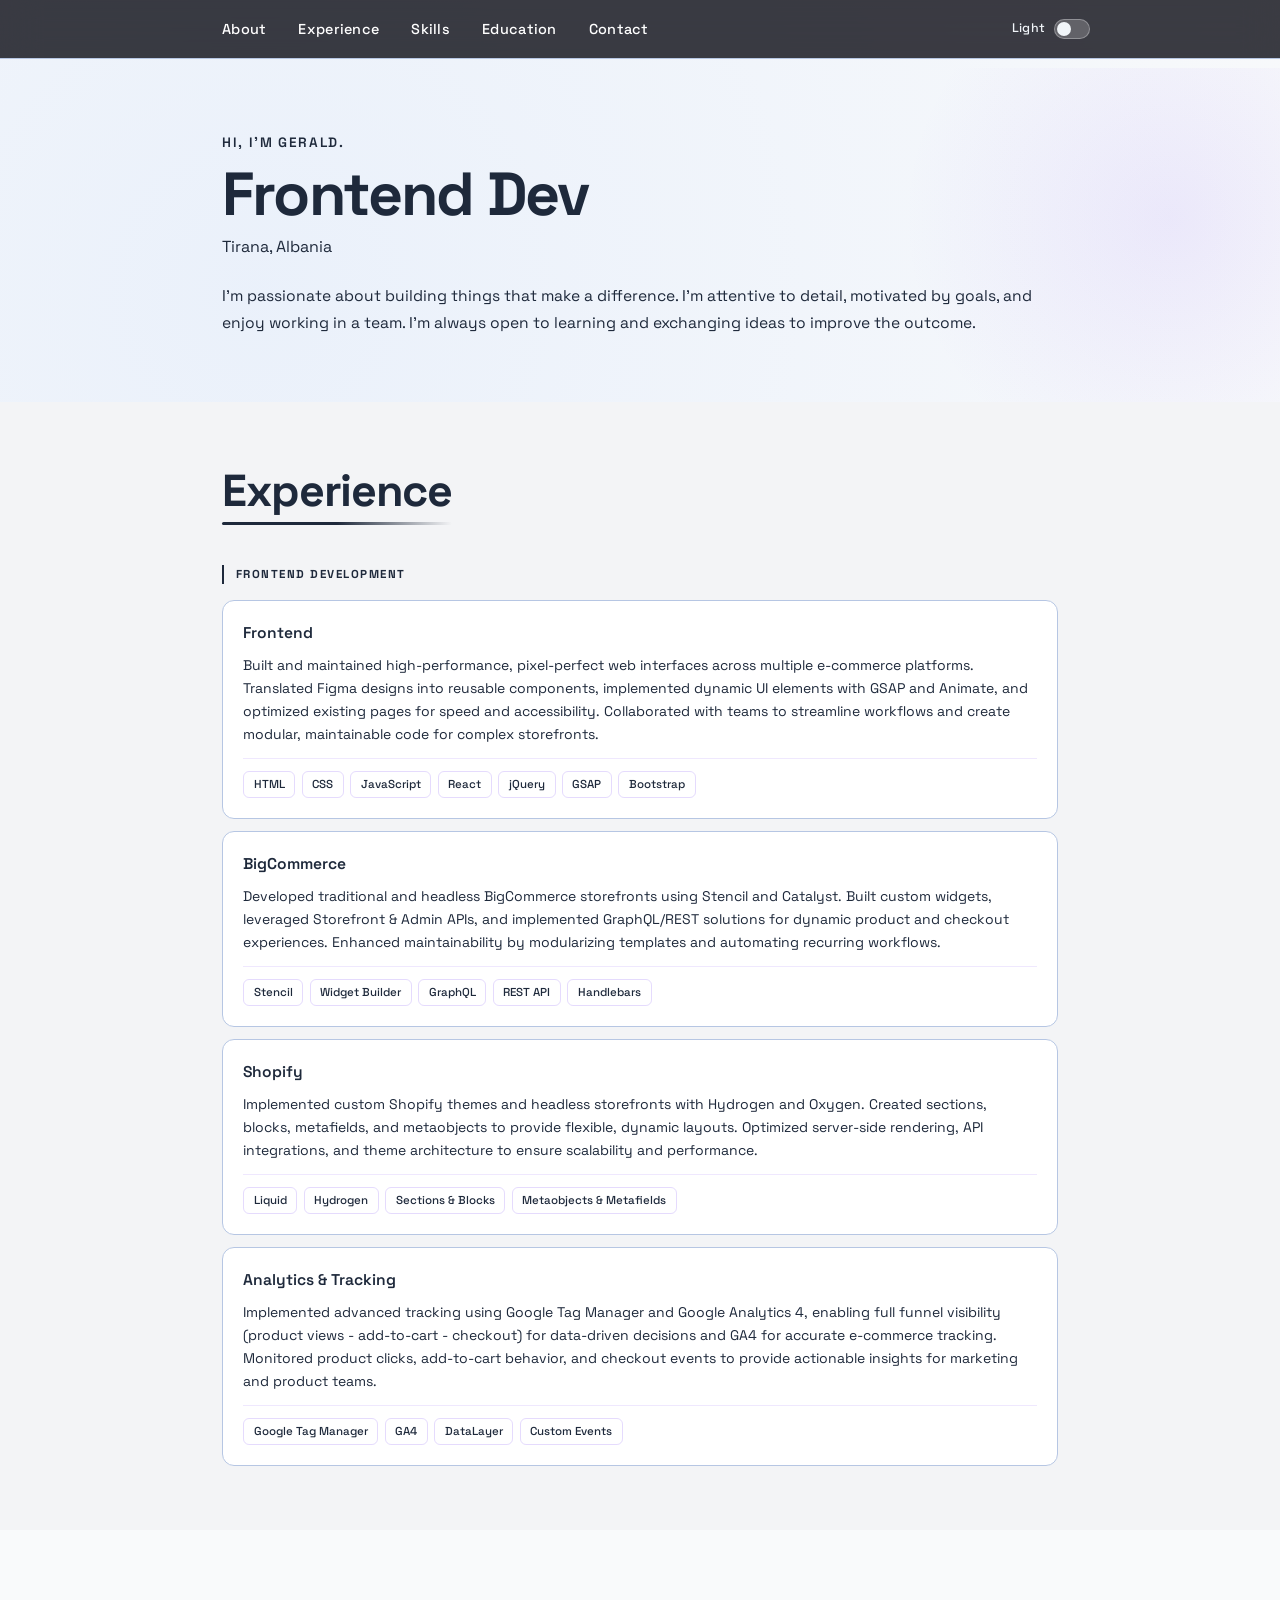
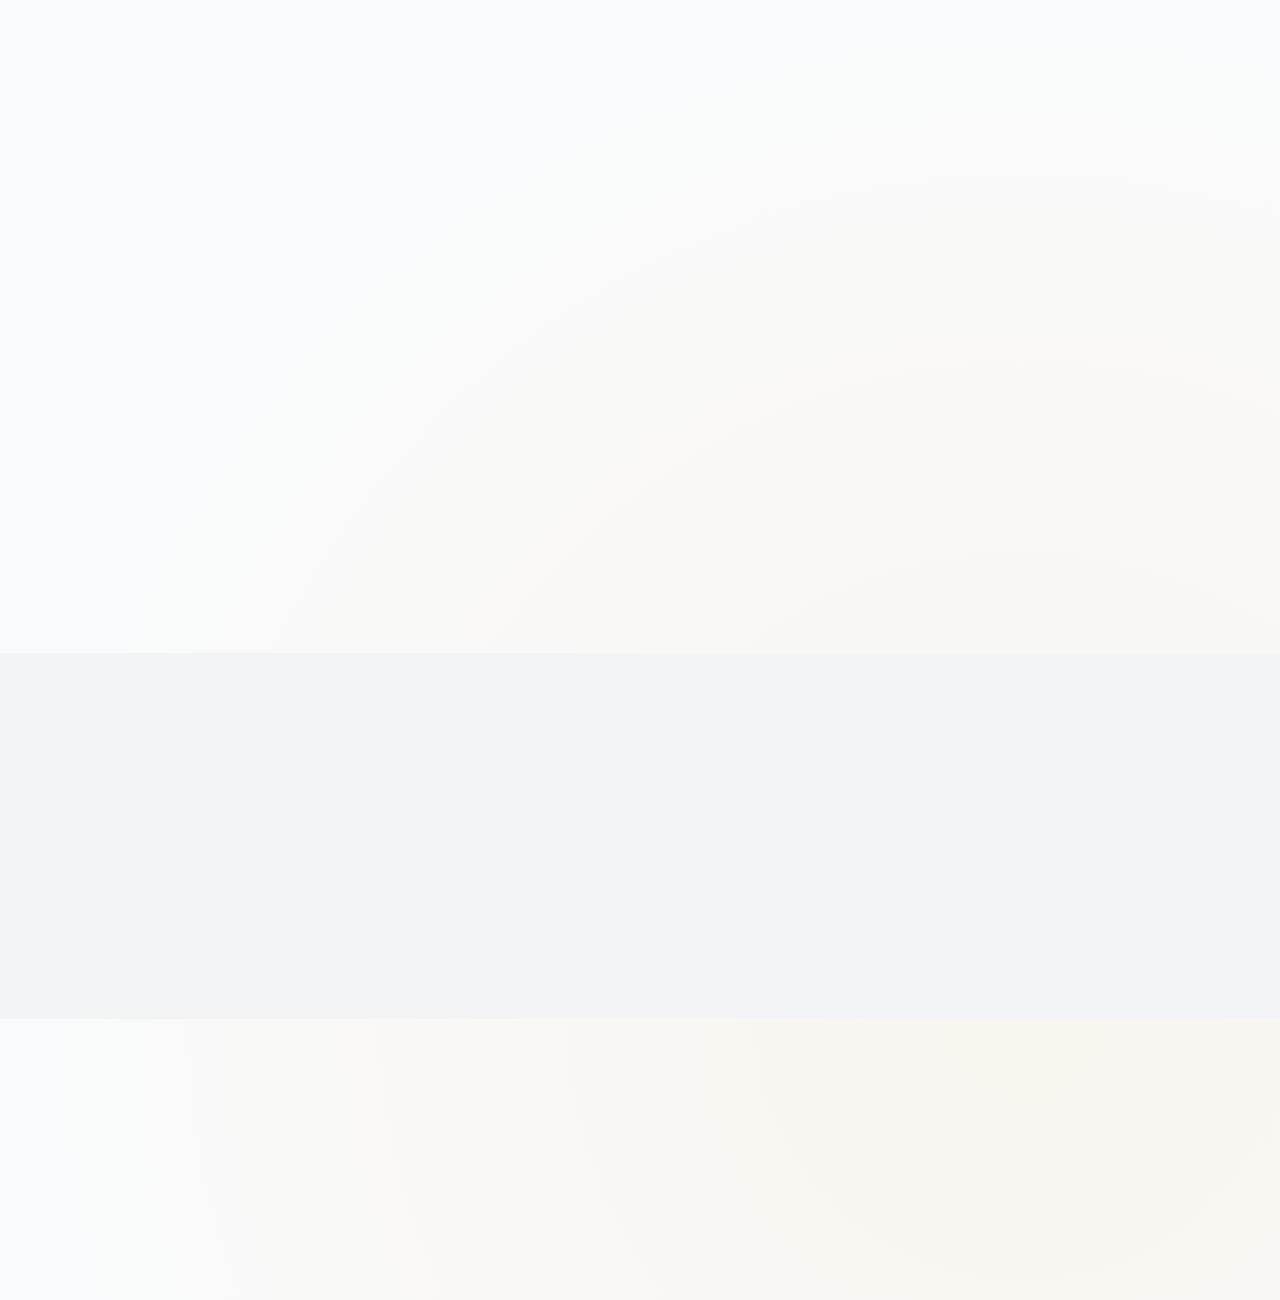
==== commit 218ec3a9: "changes" ====
--- a/index.html
+++ b/index.html
@@ -120,7 +120,7 @@
                     <div class="experience-item">
                         <div class="experience-content">
                             <h3 class="experience-title">Analytics & Tracking</h3>
-                            <p class="experience-description">Configured advanced Google Tag Manager setups and GA4 for accurate e-commerce tracking. Monitored product clicks, add-to-cart behavior, and checkout events to provide actionable insights for marketing and product teams.</p>
+                            <p class="experience-description">Implemented advanced tracking using Google Tag Manager and Google Analytics 4, enabling full funnel visibility (product views - add-to-cart - checkout) for data-driven decisions and GA4 for accurate e-commerce tracking. Monitored product clicks, add-to-cart behavior, and checkout events to provide actionable insights for marketing and product teams.</p>
                             <div class="experience-tech">
                                 <span class="tech-tag">Google Tag Manager</span>
                                 <span class="tech-tag">GA4</span>
@@ -156,6 +156,7 @@
                         <span class="skill-tag">Material-UI</span>
                         <span class="skill-tag">Figma</span>
                         <span class="skill-tag">Elementor</span>
+                         <span class="skill-tag">Animate</span>
                         <span class="skill-tag">Mobile First Design</span>
                     </div>
                 </div>
@@ -202,7 +203,9 @@
                         <span class="skill-tag">Slack</span>
                         <span class="skill-tag">Confluence</span>
                         <span class="skill-tag">Postman</span>
+                        <span class="skill-tag">Lighthouse</span>
                         <span class="skill-tag">Chrome DevTools</span>
+                        <span class="skill-tag">Core Web Vitals</span>
                         <span class="skill-tag">A/B Testing</span>
                     </div>
                 </div>
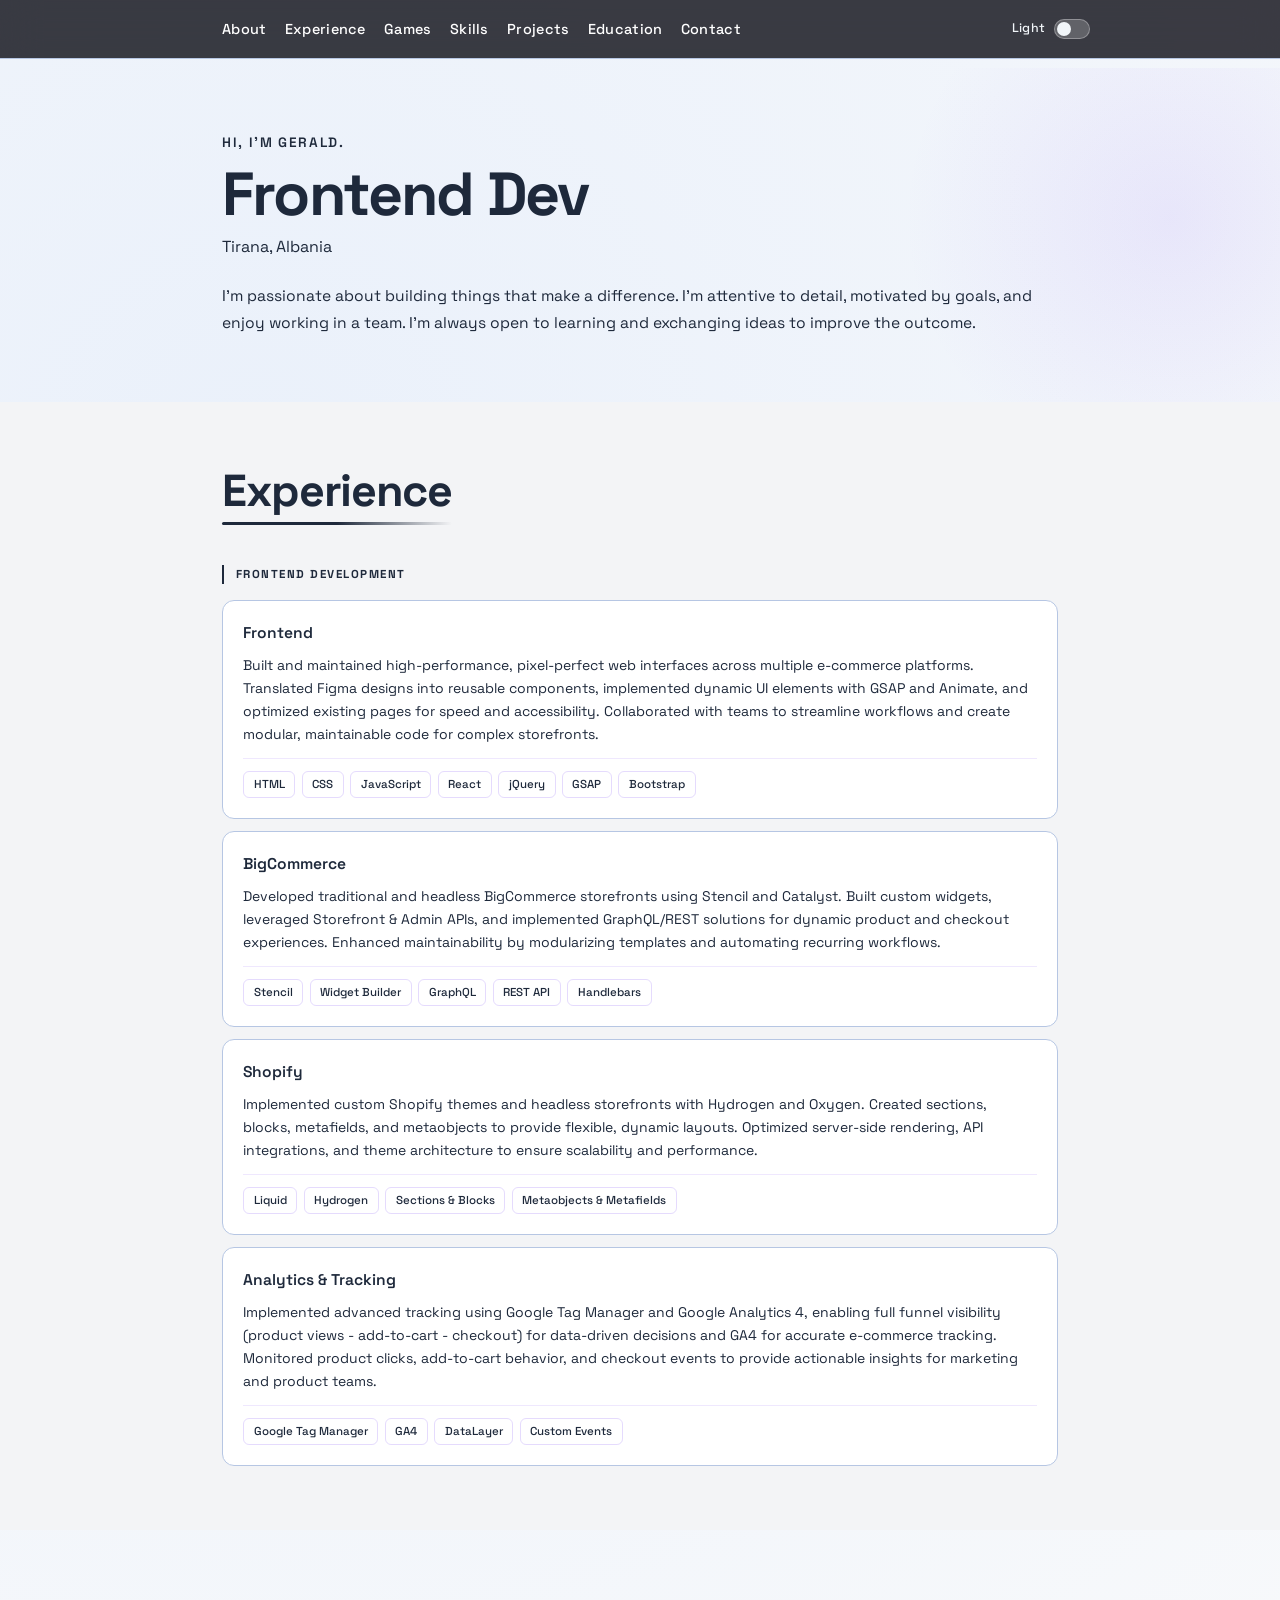
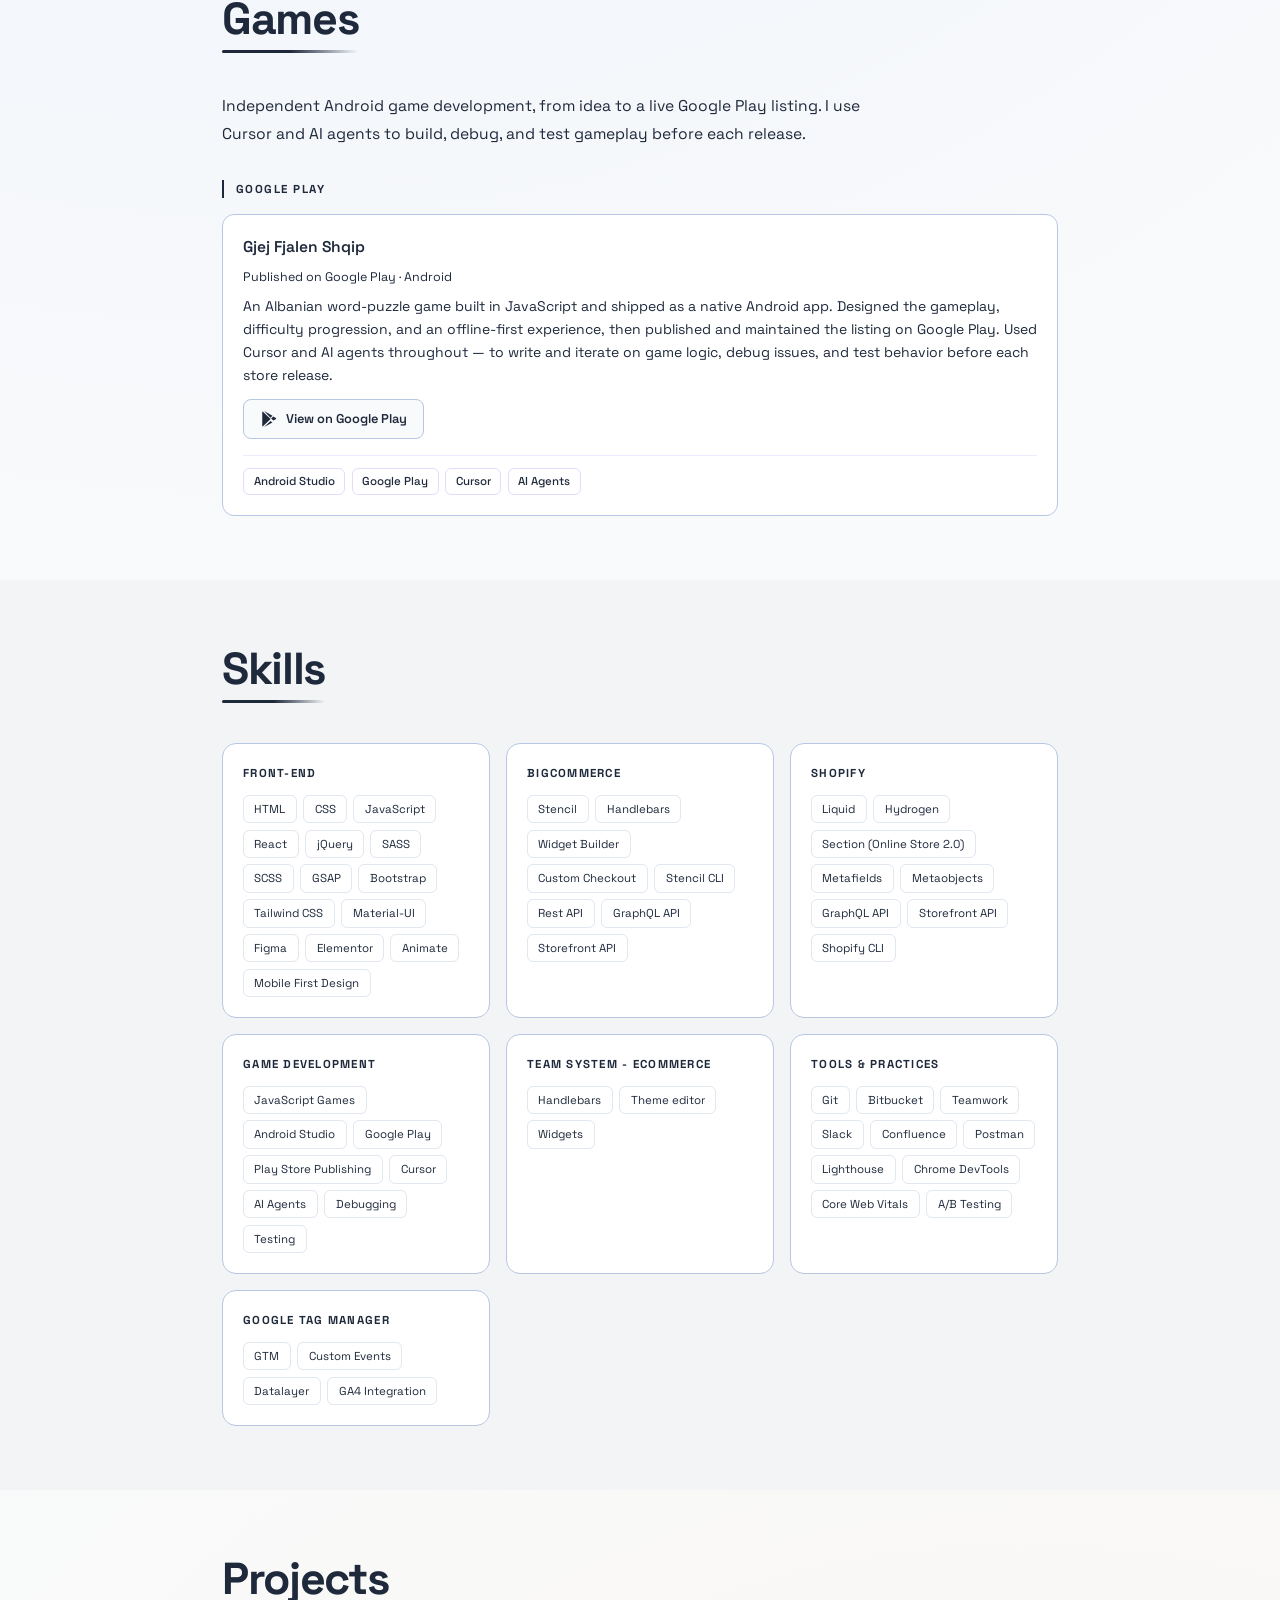
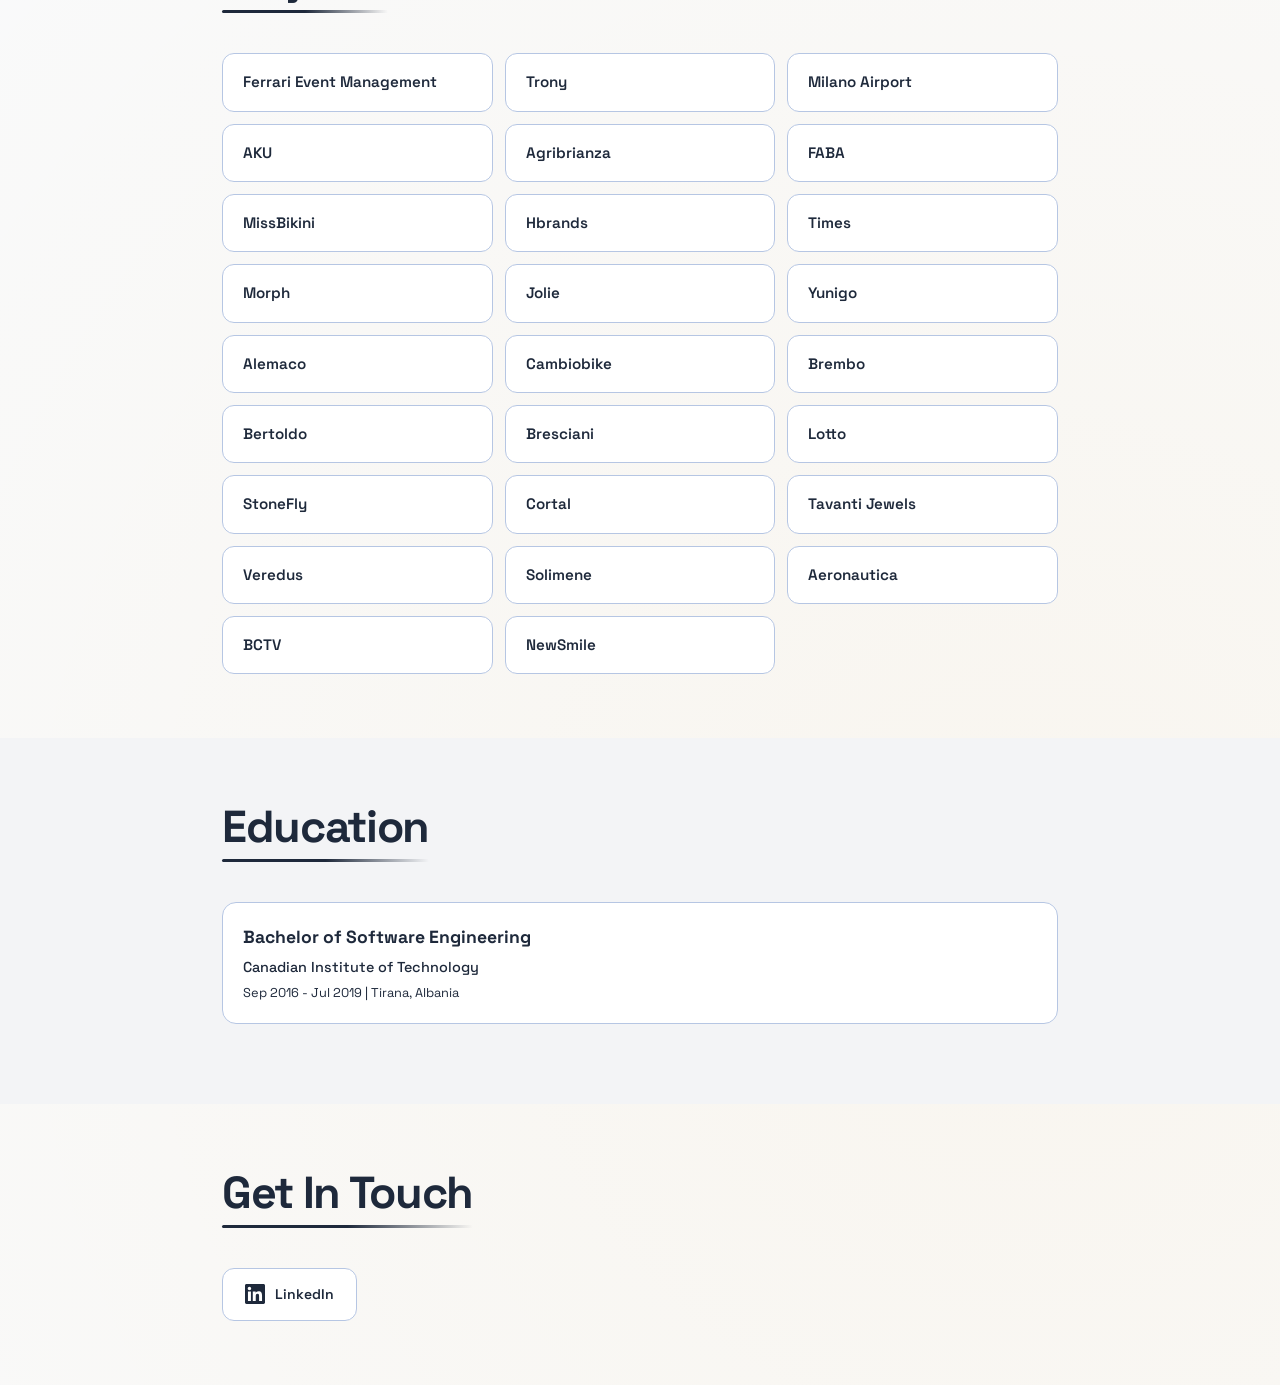
==== commit c9d53a6b: "add section project" ====
--- a/index.html
+++ b/index.html
@@ -26,7 +26,9 @@
             <ul class="nav-menu">
                 <li><a href="#about">About</a></li>
                 <li><a href="#experience">Experience</a></li>
+                <li><a href="#games">Games</a></li>
                 <li><a href="#skills">Skills</a></li>
+                <li><a href="#projects">Projects</a></li>
                 <li><a href="#education">Education</a></li>
                 <li><a href="#contact">Contact</a></li>
             </ul>
@@ -135,8 +137,41 @@
         </div>
     </section>
 
+    <!-- Games Section -->
+    <section id="games" class="section">
+        <div class="container">
+            <h2 class="section-title">Games</h2>
+            <p class="games-intro">Independent Android game development, from idea to a live Google Play listing. I use Cursor and AI agents to build, debug, and test gameplay before each release.</p>
+
+            <div class="experience-group">
+                <h3 class="experience-group-title">Google Play</h3>
+                <div class="experience-list">
+                    <div class="experience-item">
+                        <div class="experience-content">
+                            <h3 class="experience-title">Gjej Fjalen Shqip</h3>
+                            <p class="experience-date">Published on Google Play · Android</p>
+                            <p class="experience-description">An Albanian word-puzzle game built in JavaScript and shipped as a native Android app. Designed the gameplay, difficulty progression, and an offline-first experience, then published and maintained the listing on Google Play. Used Cursor and AI agents throughout — to write and iterate on game logic, debug issues, and test behavior before each store release.</p>
+                            <a href="https://play.google.com/store/apps/details?id=com.gerald.gjejfjalenshqip" target="_blank" rel="noopener noreferrer" class="game-store-link">
+                                <svg width="20" height="20" viewBox="0 0 24 24" fill="currentColor" aria-hidden="true">
+                                    <path d="M3.6 2.04c-.37.2-.6.58-.6 1v17.92c0 .42.23.8.6 1l10.55-9.96L3.6 2.04zm1.86-.74 11.18 6.45-2.72 2.57L5.46 1.3zm11.18 15.35L5.46 22.7l8.6-8.12 2.58 2.43zM21.1 10.7l-3.4-1.96-2.86 2.7 2.86 2.7 3.4-1.96c.6-.35.6-1.13 0-1.48z"/>
+                                </svg>
+                                View on Google Play
+                            </a>
+                            <div class="experience-tech">
+                                <span class="tech-tag">Android Studio</span>
+                                <span class="tech-tag">Google Play</span>
+                                <span class="tech-tag">Cursor</span>
+                                <span class="tech-tag">AI Agents</span>
+                            </div>
+                        </div>
+                    </div>
+                </div>
+            </div>
+        </div>
+    </section>
+
     <!-- Skills Section -->
-    <section id="skills" class="section">
+    <section id="skills" class="section section-alt">
         <div class="container">
             <h2 class="section-title">Skills</h2>
             <div class="skills-grid">
@@ -187,6 +222,19 @@
                     </div>
                 </div>
                 <div class="skill-category">
+                    <h3 class="skill-category-title">Game Development</h3>
+                    <div class="skill-tags">
+                        <span class="skill-tag">JavaScript Games</span>
+                        <span class="skill-tag">Android Studio</span>
+                        <span class="skill-tag">Google Play</span>
+                        <span class="skill-tag">Play Store Publishing</span>
+                        <span class="skill-tag">Cursor</span>
+                        <span class="skill-tag">AI Agents</span>
+                        <span class="skill-tag">Debugging</span>
+                        <span class="skill-tag">Testing</span>
+                    </div>
+                </div>
+                <div class="skill-category">
                     <h3 class="skill-category-title">Team System - Ecommerce</h3>
                     <div class="skill-tags">
                         <span class="skill-tag">Handlebars</span>
@@ -222,6 +270,41 @@
         </div>
     </section>
 
+    <!-- Projects Section -->
+    <section id="projects" class="section">
+        <div class="container">
+            <h2 class="section-title">Projects</h2>
+            <div class="projects-list">
+                <a href="https://mystore.ferrari.com/" target="_blank" rel="noopener noreferrer" class="project-link">Ferrari Event Management</a>
+                <a href="https://www.trony.it/" target="_blank" rel="noopener noreferrer" class="project-link">Trony</a>
+                <a href="https://milanairportsboutique.com/" target="_blank" rel="noopener noreferrer" class="project-link">Milano Airport</a>
+                <a href="https://www.aku.com/" target="_blank" rel="noopener noreferrer" class="project-link">AKU</a>
+                <a href="https://www.agribrianza.it/" target="_blank" rel="noopener noreferrer" class="project-link">Agribrianza</a>
+                <a href="https://www.myfaba.it/" target="_blank" rel="noopener noreferrer" class="project-link">FABA</a>
+                <a href="https://www.missbikini.com/" target="_blank" rel="noopener noreferrer" class="project-link">MissBikini</a>
+                <a href="https://h-brands.com/" target="_blank" rel="noopener noreferrer" class="project-link">Hbrands</a>
+                <a href="https://www.timeshop.it/" target="_blank" rel="noopener noreferrer" class="project-link">Times</a>
+                <a href="https://morphparfum.com/" target="_blank" rel="noopener noreferrer" class="project-link">Morph</a>
+                <a href="https://jolieprofumerie.com/" target="_blank" rel="noopener noreferrer" class="project-link">Jolie</a>
+                <a href="https://www.yunigo.us/" target="_blank" rel="noopener noreferrer" class="project-link">Yunigo</a>
+                <a href="https://www.alemaco.it/" target="_blank" rel="noopener noreferrer" class="project-link">Alemaco</a>
+                <a href="https://www.cambiobike.it/" target="_blank" rel="noopener noreferrer" class="project-link">Cambiobike</a>
+                <a href="https://www.brembostore.com/" target="_blank" rel="noopener noreferrer" class="project-link">Brembo</a>
+                <a href="https://www.bertoldoshop.it/" target="_blank" rel="noopener noreferrer" class="project-link">Bertoldo</a>
+                <a href="https://www.bresciani.it/" target="_blank" rel="noopener noreferrer" class="project-link">Bresciani</a>
+                <a href="https://www.lotto.it/" target="_blank" rel="noopener noreferrer" class="project-link">Lotto</a>
+                <a href="https://www.stonefly.it/" target="_blank" rel="noopener noreferrer" class="project-link">StoneFly</a>
+                <a href="https://www.cortal.it/" target="_blank" rel="noopener noreferrer" class="project-link">Cortal</a>
+                <a href="https://tavantijewels.com/" target="_blank" rel="noopener noreferrer" class="project-link">Tavanti Jewels</a>
+                <a href="https://www.veredus.com/" target="_blank" rel="noopener noreferrer" class="project-link">Veredus</a>
+                <a href="https://www.ceramicasolimene.it/" target="_blank" rel="noopener noreferrer" class="project-link">Solimene</a>
+                <a href="https://www.aeronauticamilitareofficialstore.it/" target="_blank" rel="noopener noreferrer" class="project-link">Aeronautica</a>
+                <a href="https://www.bctv.it/" target="_blank" rel="noopener noreferrer" class="project-link">BCTV</a>
+                <a href="https://www.newsmile.it/" target="_blank" rel="noopener noreferrer" class="project-link">NewSmile</a>
+            </div>
+        </div>
+    </section>
+
     <!-- Education Section -->
     <section id="education" class="section section-alt">
         <div class="container">
--- a/style.css
+++ b/style.css
@@ -160,7 +160,8 @@
 .nav-menu {
     display: flex;
     list-style: none;
-    gap: 2rem;
+    gap: 1.15rem;
+    padding-right: 5.5rem;
 }
 .nav-menu a {
     text-decoration: none;
@@ -455,6 +456,65 @@
     border-radius: 6px;
 }
 
+/* ── Games ───────────────────────────────────────────── */
+.games-intro {
+    font-size: 0.975rem;
+    line-height: 1.75;
+    color: var(--text);
+    margin-bottom: 2rem;
+    max-width: 42rem;
+}
+.game-store-link {
+    display: inline-flex;
+    align-items: center;
+    gap: 0.5rem;
+    margin-bottom: 0.25rem;
+    padding: 0.55rem 1rem;
+    background: var(--bg);
+    color: var(--text);
+    text-decoration: none;
+    border: 1px solid var(--border);
+    border-radius: 8px;
+    font-weight: 600;
+    font-size: 0.8rem;
+    font-family: 'Space Grotesk', sans-serif;
+    transition: border-color 0.25s ease, transform 0.25s ease;
+}
+.game-store-link:hover {
+    border-color: var(--border-h);
+    transform: translateY(-1px);
+}
+.game-store-link svg {
+    width: 18px;
+    height: 18px;
+    flex-shrink: 0;
+}
+
+/* ── Projects ────────────────────────────────────────── */
+.projects-list {
+    display: grid;
+    grid-template-columns: repeat(auto-fill, minmax(220px, 1fr));
+    gap: 0.75rem;
+}
+.project-link {
+    display: block;
+    padding: 1rem 1.25rem;
+    background: var(--surface);
+    color: var(--text);
+    text-decoration: none;
+    border: 1px solid var(--border);
+    border-radius: 12px;
+    font-family: 'Space Grotesk', sans-serif;
+    font-weight: 600;
+    font-size: 0.95rem;
+    backdrop-filter: blur(6px);
+    transition: border-color 0.25s ease, transform 0.25s ease;
+}
+.project-link:hover {
+    border-color: var(--border-h);
+    transform: translateY(-2px);
+}
+
 /* ── Skills ──────────────────────────────────────────── */
 .skills-grid {
     display: grid;
@@ -622,7 +682,7 @@
 
 /* Responsive Design */
 /* ── Responsive ──────────────────────────────────────── */
-@media (max-width: 768px) {
+@media (max-width: 900px) {
     .navbar .container{
         justify-content: flex-end;
     }
@@ -638,6 +698,7 @@
         transition: left 0.3s ease;
         padding: 2rem 0;
         gap: 0;
+        padding-right: 0;
         border-bottom: 1px solid var(--border);
     }
     .nav-menu.active { left: 0; }
@@ -650,6 +711,9 @@
     .theme-toggle__label {
         text-align: left;
     }
+}
+
+@media (max-width: 768px) {
     .hero-content {
         grid-template-columns: 1fr;
         gap: 2.5rem;
@@ -672,6 +736,7 @@
     .experience-title { font-size: 0.925rem; }
     .experience-description { font-size: 0.85rem; }
     .skill-category { padding: 1rem; }
+    .project-link { padding: 0.85rem 1rem; }
     .contact-link { padding: 0.75rem 1rem; font-size: 0.85rem; }
     .hero-links { flex-direction: column; align-items: flex-start; }
     .btn { width: 100%; max-width: 300px; justify-content: center; }
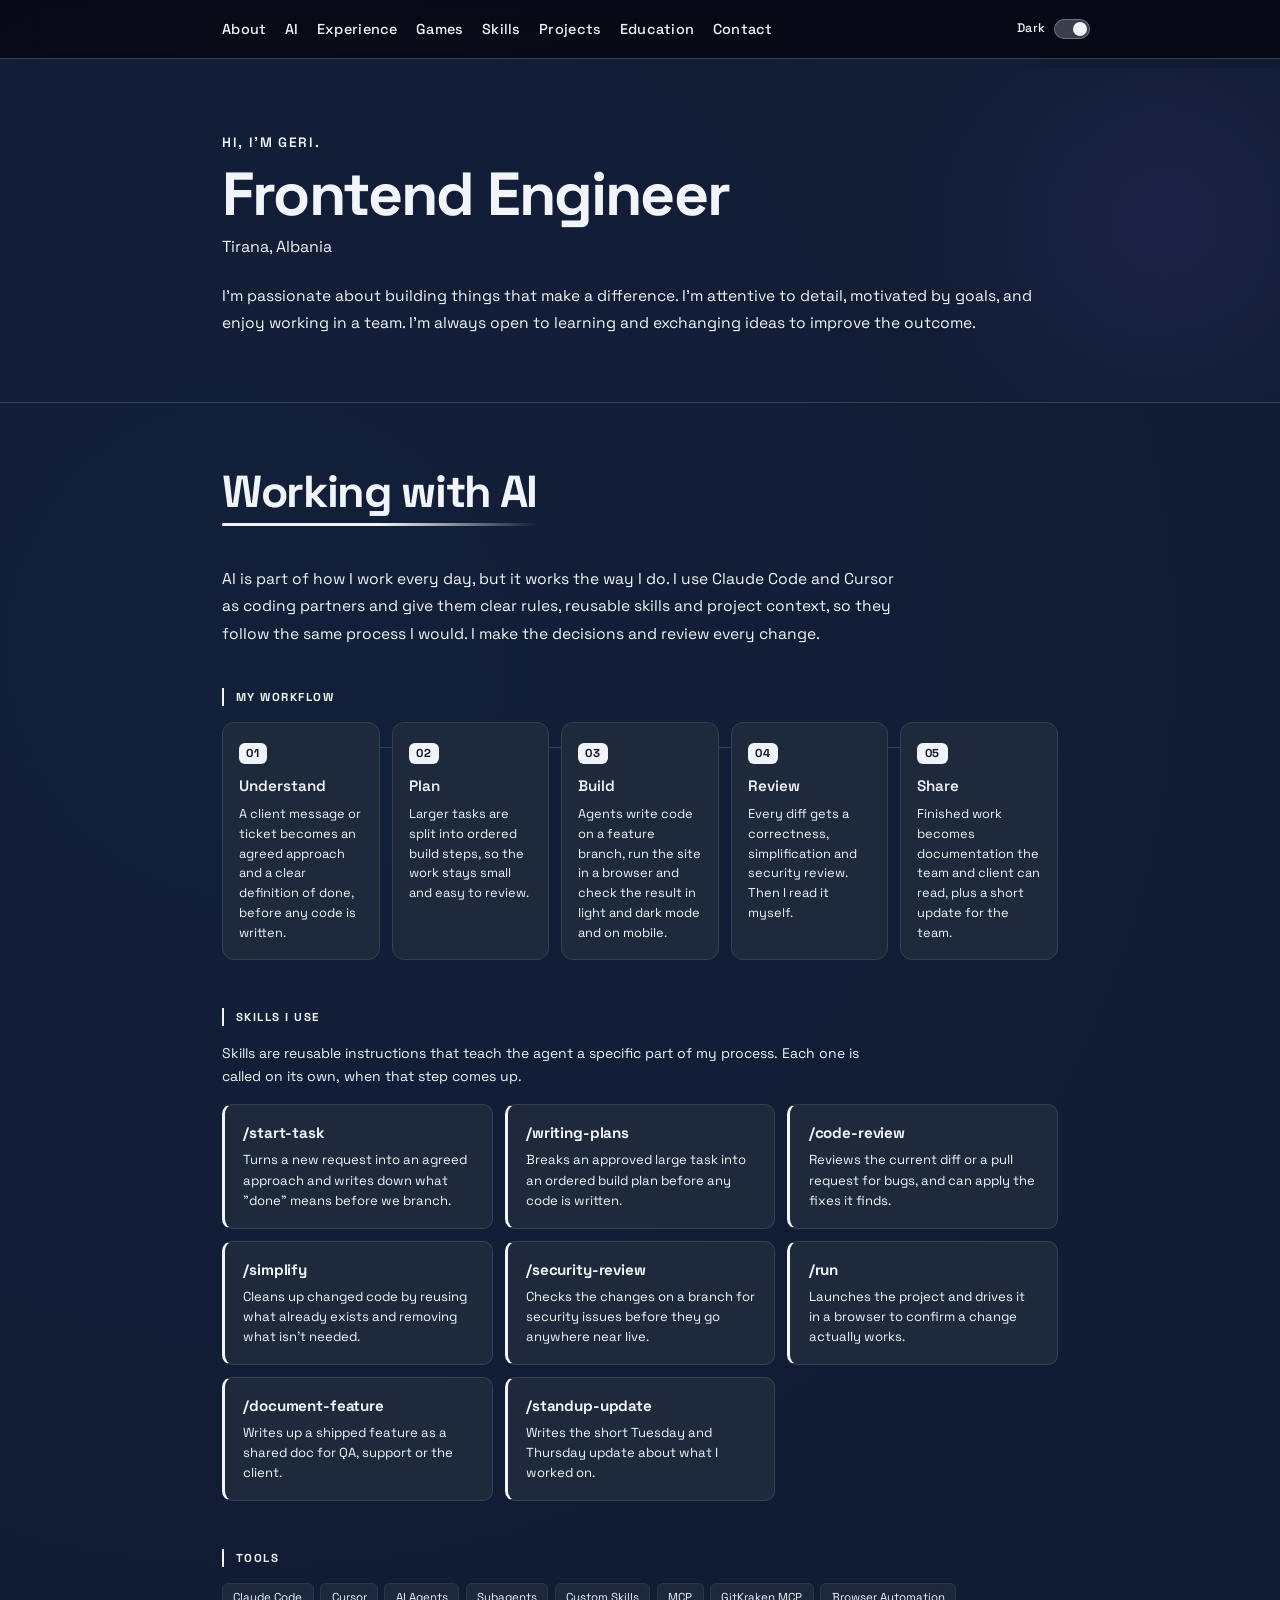
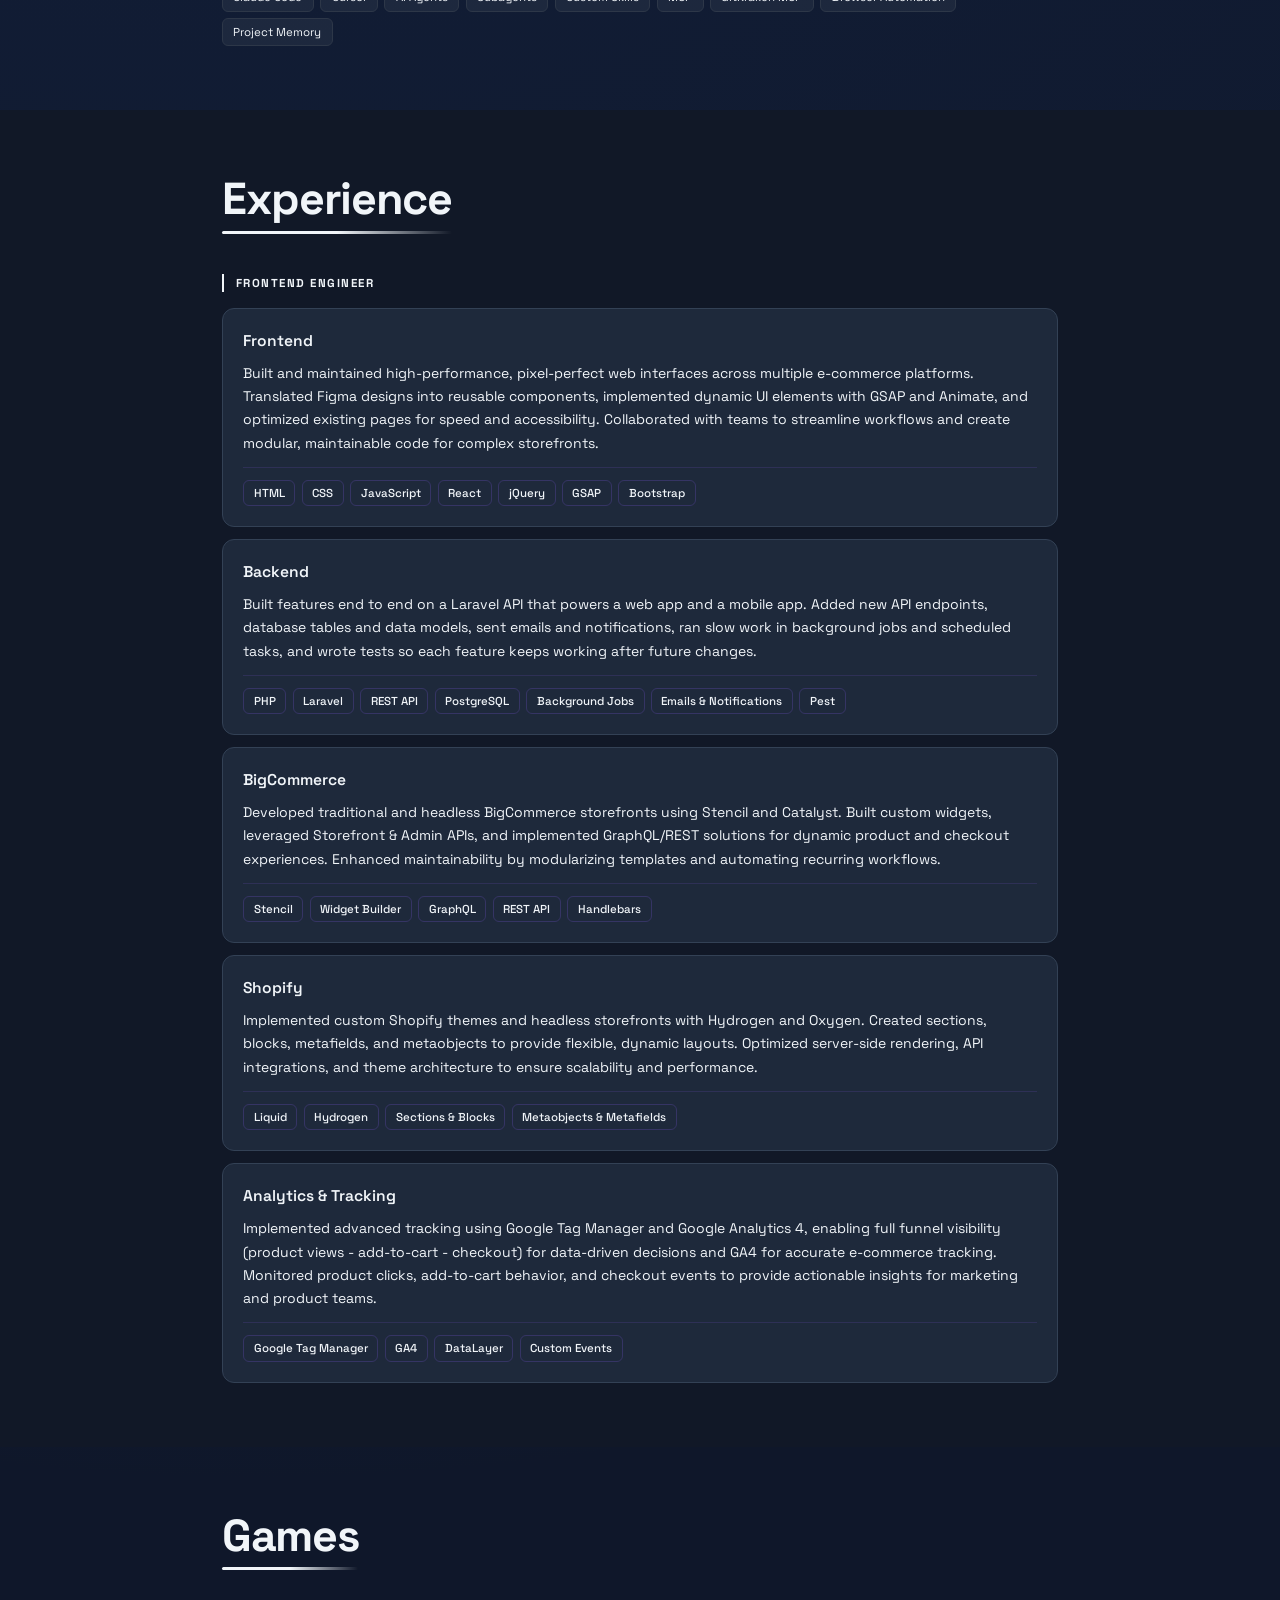
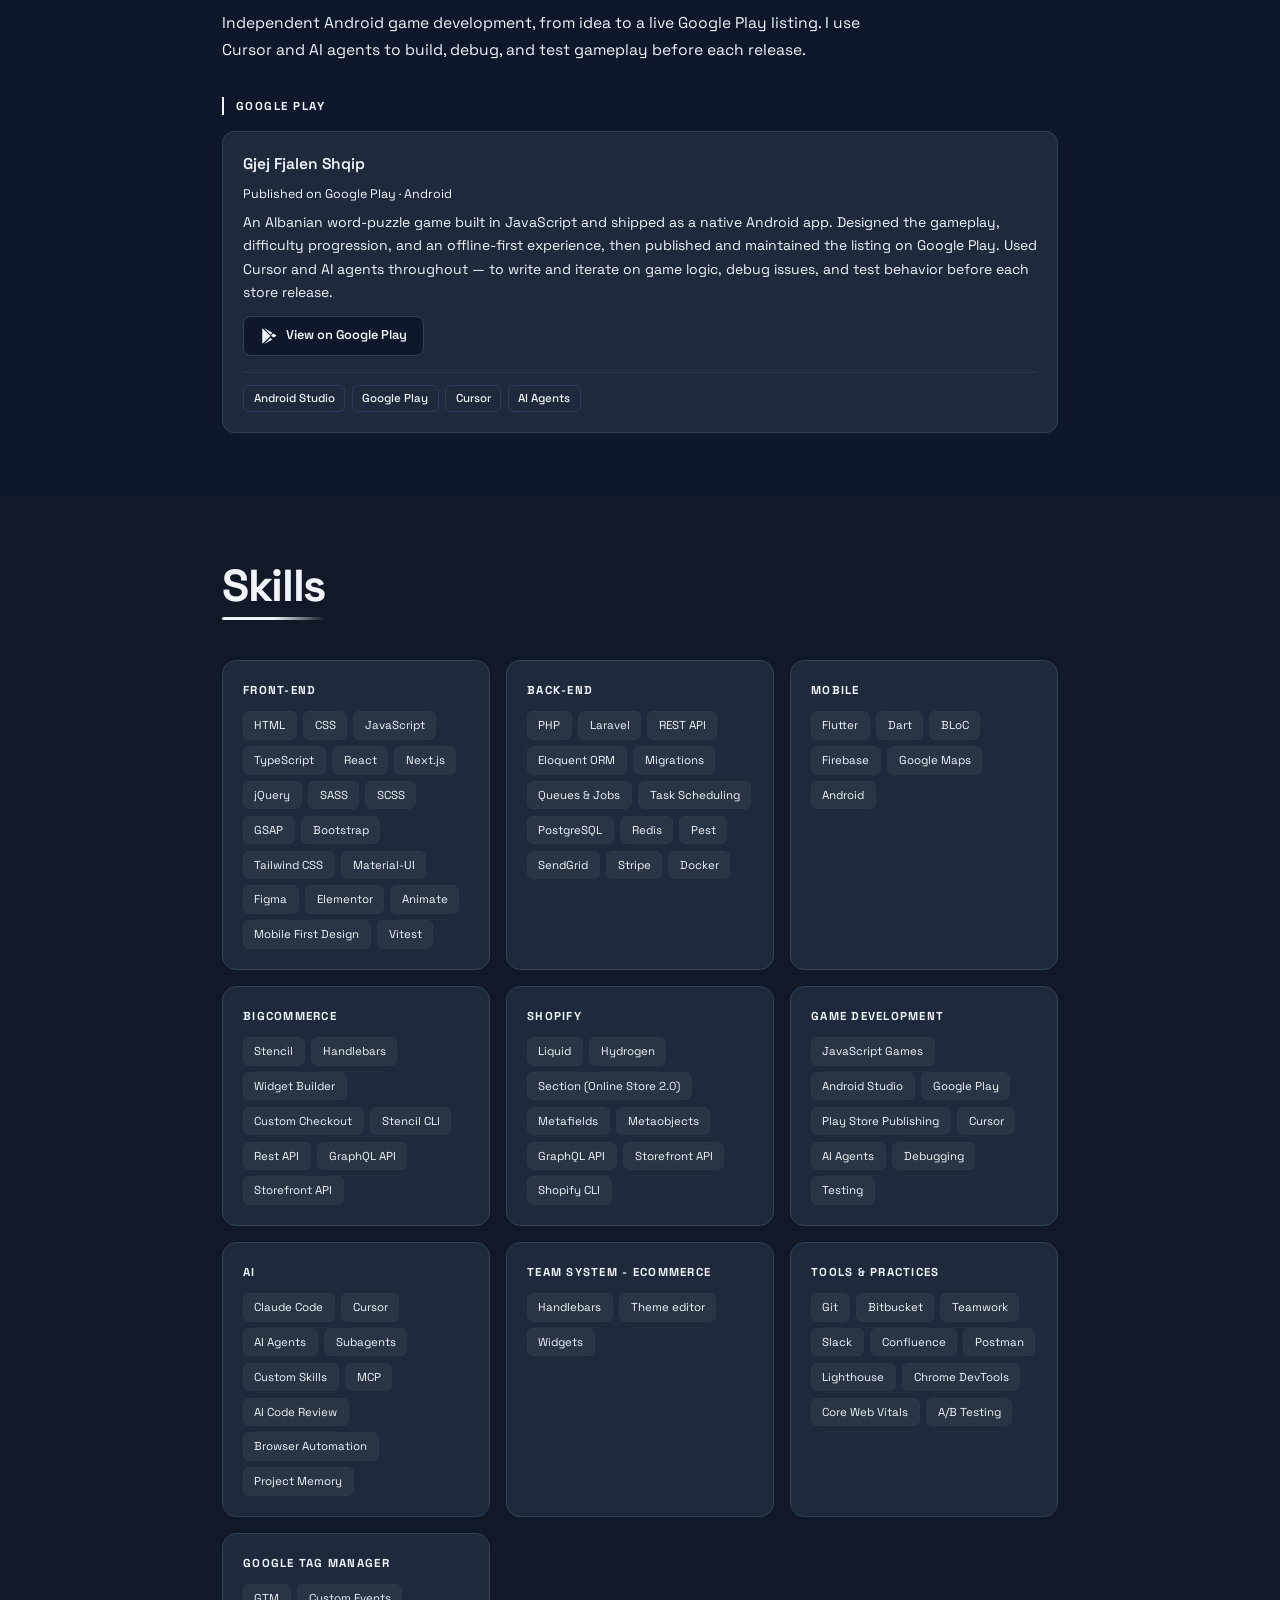
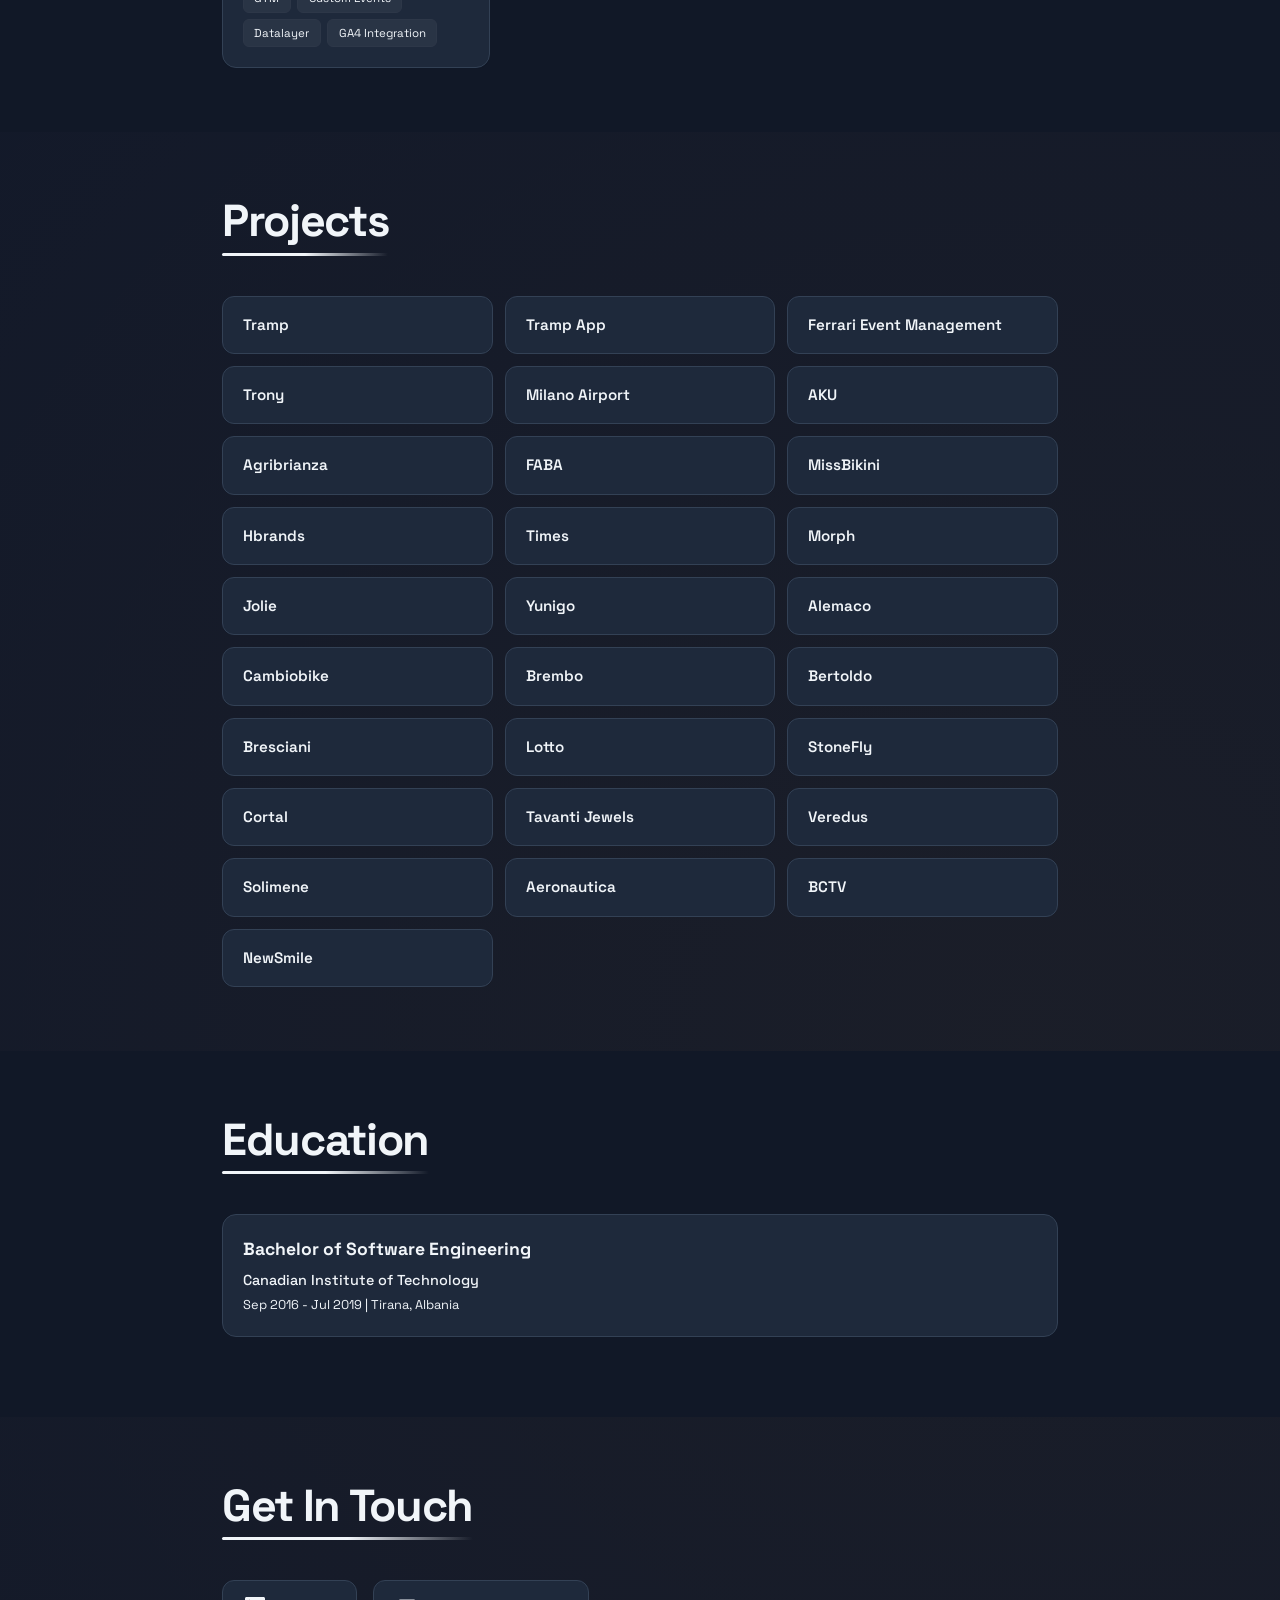
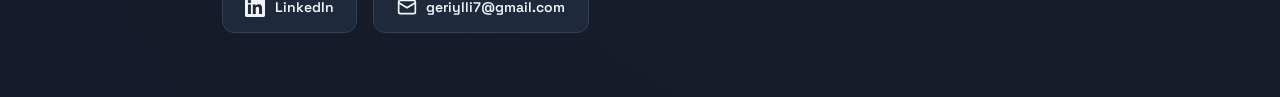
==== commit d6ee1f8f: "Add AI section, backend and mobile skills, Tramp projects, dark default Co-Authored-By: Claude Opus " ====
--- a/index.html
+++ b/index.html
@@ -6,7 +6,7 @@
     <meta name="description" content="Gerald Ylli - Portfolio">
     <title>Gerald Ylli - Portfolio</title>
     <link rel="stylesheet" href="style.css">
-    <script>if(localStorage.getItem('theme')==='dark')document.documentElement.classList.add('dark');</script>
+    <script>try{if(localStorage.getItem('theme')!=='light')document.documentElement.classList.add('dark');}catch(e){document.documentElement.classList.add('dark');}</script>
     <link rel="preconnect" href="https://fonts.googleapis.com">
     <link rel="preconnect" href="https://fonts.gstatic.com" crossorigin>
     <link href="https://fonts.googleapis.com/css2?family=Space+Grotesk:wght@400;500;700&family=Inter:wght@400;500&display=swap" rel="stylesheet">
@@ -25,6 +25,7 @@
         <div class="container">
             <ul class="nav-menu">
                 <li><a href="#about">About</a></li>
+                <li><a href="#ai">AI</a></li>
                 <li><a href="#experience">Experience</a></li>
                 <li><a href="#games">Games</a></li>
                 <li><a href="#skills">Skills</a></li>
@@ -51,8 +52,8 @@
         <div class="container">
             <div class="hero-content">
                 <div>
-                    <p class="hero-greeting">Hi, I'm Gerald.</p>
-                    <h1 class="hero-title">Frontend Dev</h1>
+                    <p class="hero-greeting">Hi, I'm Geri.</p>
+                    <h1 class="hero-title">Frontend Engineer</h1>
                     <p class="hero-subtitle">Tirana, Albania</p>
                     <div class="about-text">
                         <p>I’m passionate about building things that make a difference. I’m attentive to detail, motivated by goals, and enjoy working in a team. I’m always open to learning and exchanging ideas to improve the outcome.</p>
@@ -62,15 +63,111 @@
         </div>
     </section>
 
+    <!-- AI Section -->
+    <section id="ai" class="section ai-section">
+        <div class="container">
+            <h2 class="section-title">Working with AI</h2>
+            <p class="ai-intro">AI is part of how I work every day, but it works the way I do. I use Claude Code and Cursor as coding partners and give them clear rules, reusable skills and project context, so they follow the same process I would. I make the decisions and review every change.</p>
+
+            <!-- Workflow -->
+            <div class="ai-block">
+                <h3 class="experience-group-title">My workflow</h3>
+                <ol class="ai-flow">
+                    <li class="ai-step">
+                        <span class="ai-step__num">01</span>
+                        <h4 class="ai-step__title">Understand</h4>
+                        <p class="ai-step__text">A client message or ticket becomes an agreed approach and a clear definition of done, before any code is written.</p>
+                    </li>
+                    <li class="ai-step">
+                        <span class="ai-step__num">02</span>
+                        <h4 class="ai-step__title">Plan</h4>
+                        <p class="ai-step__text">Larger tasks are split into ordered build steps, so the work stays small and easy to review.</p>
+                    </li>
+                    <li class="ai-step">
+                        <span class="ai-step__num">03</span>
+                        <h4 class="ai-step__title">Build</h4>
+                        <p class="ai-step__text">Agents write code on a feature branch, run the site in a browser and check the result in light and dark mode and on mobile.</p>
+                    </li>
+                    <li class="ai-step">
+                        <span class="ai-step__num">04</span>
+                        <h4 class="ai-step__title">Review</h4>
+                        <p class="ai-step__text">Every diff gets a correctness, simplification and security review. Then I read it myself.</p>
+                    </li>
+                    <li class="ai-step">
+                        <span class="ai-step__num">05</span>
+                        <h4 class="ai-step__title">Share</h4>
+                        <p class="ai-step__text">Finished work becomes documentation the team and client can read, plus a short update for the team.</p>
+                    </li>
+                </ol>
+            </div>
+
+            <!-- Skills -->
+            <div class="ai-block">
+                <h3 class="experience-group-title">Skills I use</h3>
+                <p class="ai-block__lead">Skills are reusable instructions that teach the agent a specific part of my process. Each one is called on its own, when that step comes up.</p>
+                <div class="ai-skills">
+                    <div class="ai-skill">
+                        <h4 class="ai-skill__name">/start-task</h4>
+                        <p class="ai-skill__text">Turns a new request into an agreed approach and writes down what "done" means before we branch.</p>
+                    </div>
+                    <div class="ai-skill">
+                        <h4 class="ai-skill__name">/writing-plans</h4>
+                        <p class="ai-skill__text">Breaks an approved large task into an ordered build plan before any code is written.</p>
+                    </div>
+                    <div class="ai-skill">
+                        <h4 class="ai-skill__name">/code-review</h4>
+                        <p class="ai-skill__text">Reviews the current diff or a pull request for bugs, and can apply the fixes it finds.</p>
+                    </div>
+                    <div class="ai-skill">
+                        <h4 class="ai-skill__name">/simplify</h4>
+                        <p class="ai-skill__text">Cleans up changed code by reusing what already exists and removing what isn't needed.</p>
+                    </div>
+                    <div class="ai-skill">
+                        <h4 class="ai-skill__name">/security-review</h4>
+                        <p class="ai-skill__text">Checks the changes on a branch for security issues before they go anywhere near live.</p>
+                    </div>
+                    <div class="ai-skill">
+                        <h4 class="ai-skill__name">/run</h4>
+                        <p class="ai-skill__text">Launches the project and drives it in a browser to confirm a change actually works.</p>
+                    </div>
+                    <div class="ai-skill">
+                        <h4 class="ai-skill__name">/document-feature</h4>
+                        <p class="ai-skill__text">Writes up a shipped feature as a shared doc for QA, support or the client.</p>
+                    </div>
+                    <div class="ai-skill">
+                        <h4 class="ai-skill__name">/standup-update</h4>
+                        <p class="ai-skill__text">Writes the short Tuesday and Thursday update about what I worked on.</p>
+                    </div>
+                </div>
+            </div>
+
+            <!-- Tools -->
+            <div class="ai-block">
+                <h3 class="experience-group-title">Tools</h3>
+                <div class="skill-tags">
+                    <span class="skill-tag">Claude Code</span>
+                    <span class="skill-tag">Cursor</span>
+                    <span class="skill-tag">AI Agents</span>
+                    <span class="skill-tag">Subagents</span>
+                    <span class="skill-tag">Custom Skills</span>
+                    <span class="skill-tag">MCP</span>
+                    <span class="skill-tag">GitKraken MCP</span>
+                    <span class="skill-tag">Browser Automation</span>
+                    <span class="skill-tag">Project Memory</span>
+                </div>
+            </div>
+        </div>
+    </section>
+
     <!-- Experience Section -->
     <section id="experience" class="section section-alt">
         <div class="container">
             <h2 class="section-title">Experience</h2>
         
 
-            <!-- Frontend Development -->
+            <!-- Frontend Engineer -->
             <div class="experience-group">
-                <h3 class="experience-group-title">Frontend Development</h3>
+                <h3 class="experience-group-title">Frontend Engineer</h3>
                 <div class="experience-list">
                     <div class="experience-item">
                         <div class="experience-content">
@@ -91,7 +188,23 @@
                             </div>
                         </div>
                     </div>
-                    
+
+                    <div class="experience-item">
+                        <div class="experience-content">
+                            <h3 class="experience-title">Backend</h3>
+                            <p class="experience-description">Built features end to end on a Laravel API that powers a web app and a mobile app. Added new API endpoints, database tables and data models, sent emails and notifications, ran slow work in background jobs and scheduled tasks, and wrote tests so each feature keeps working after future changes.</p>
+                            <div class="experience-tech">
+                                <span class="tech-tag">PHP</span>
+                                <span class="tech-tag">Laravel</span>
+                                <span class="tech-tag">REST API</span>
+                                <span class="tech-tag">PostgreSQL</span>
+                                <span class="tech-tag">Background Jobs</span>
+                                <span class="tech-tag">Emails & Notifications</span>
+                                <span class="tech-tag">Pest</span>
+                            </div>
+                        </div>
+                    </div>
+
                     <div class="experience-item">
                         <div class="experience-content">
                             <h3 class="experience-title">BigCommerce</h3>
@@ -181,7 +294,9 @@
                         <span class="skill-tag">HTML</span>
                         <span class="skill-tag">CSS</span>
                         <span class="skill-tag">JavaScript</span>
+                        <span class="skill-tag">TypeScript</span>
                         <span class="skill-tag">React</span>
+                        <span class="skill-tag">Next.js</span>
                         <span class="skill-tag">jQuery</span>
                         <span class="skill-tag">SASS</span>
                         <span class="skill-tag">SCSS</span>
@@ -193,6 +308,36 @@
                         <span class="skill-tag">Elementor</span>
                          <span class="skill-tag">Animate</span>
                         <span class="skill-tag">Mobile First Design</span>
+                        <span class="skill-tag">Vitest</span>
+                    </div>
+                </div>
+                <div class="skill-category">
+                    <h3 class="skill-category-title">Back-end</h3>
+                    <div class="skill-tags">
+                        <span class="skill-tag">PHP</span>
+                        <span class="skill-tag">Laravel</span>
+                        <span class="skill-tag">REST API</span>
+                        <span class="skill-tag">Eloquent ORM</span>
+                        <span class="skill-tag">Migrations</span>
+                        <span class="skill-tag">Queues & Jobs</span>
+                        <span class="skill-tag">Task Scheduling</span>
+                        <span class="skill-tag">PostgreSQL</span>
+                        <span class="skill-tag">Redis</span>
+                        <span class="skill-tag">Pest</span>
+                        <span class="skill-tag">SendGrid</span>
+                        <span class="skill-tag">Stripe</span>
+                        <span class="skill-tag">Docker</span>
+                    </div>
+                </div>
+                <div class="skill-category">
+                    <h3 class="skill-category-title">Mobile</h3>
+                    <div class="skill-tags">
+                        <span class="skill-tag">Flutter</span>
+                        <span class="skill-tag">Dart</span>
+                        <span class="skill-tag">BLoC</span>
+                        <span class="skill-tag">Firebase</span>
+                        <span class="skill-tag">Google Maps</span>
+                        <span class="skill-tag">Android</span>
                     </div>
                 </div>
                 <div class="skill-category">
@@ -232,6 +377,20 @@
                         <span class="skill-tag">AI Agents</span>
                         <span class="skill-tag">Debugging</span>
                         <span class="skill-tag">Testing</span>
+                    </div>
+                </div>
+                <div class="skill-category">
+                    <h3 class="skill-category-title">AI</h3>
+                    <div class="skill-tags">
+                        <span class="skill-tag">Claude Code</span>
+                        <span class="skill-tag">Cursor</span>
+                        <span class="skill-tag">AI Agents</span>
+                        <span class="skill-tag">Subagents</span>
+                        <span class="skill-tag">Custom Skills</span>
+                        <span class="skill-tag">MCP</span>
+                        <span class="skill-tag">AI Code Review</span>
+                        <span class="skill-tag">Browser Automation</span>
+                        <span class="skill-tag">Project Memory</span>
                     </div>
                 </div>
                 <div class="skill-category">
@@ -275,6 +434,8 @@
         <div class="container">
             <h2 class="section-title">Projects</h2>
             <div class="projects-list">
+                <a href="https://trampgps.com/" target="_blank" rel="noopener noreferrer" class="project-link">Tramp</a>
+                <a href="https://play.google.com/store/apps/details?id=com.trampgps.app&amp;hl=en" target="_blank" rel="noopener noreferrer" class="project-link">Tramp App</a>
                 <a href="https://mystore.ferrari.com/" target="_blank" rel="noopener noreferrer" class="project-link">Ferrari Event Management</a>
                 <a href="https://www.trony.it/" target="_blank" rel="noopener noreferrer" class="project-link">Trony</a>
                 <a href="https://milanairportsboutique.com/" target="_blank" rel="noopener noreferrer" class="project-link">Milano Airport</a>
@@ -331,6 +492,13 @@
                         </svg>
                         LinkedIn
                     </a>
+                    <a href="mailto:geriylli7@gmail.com" class="contact-link">
+                        <svg width="24" height="24" viewBox="0 0 24 24" fill="none" stroke="currentColor" stroke-width="2" stroke-linecap="round" stroke-linejoin="round" aria-hidden="true">
+                            <rect x="2" y="4" width="20" height="16" rx="2"/>
+                            <path d="m22 7-10 6L2 7"/>
+                        </svg>
+                        geriylli7@gmail.com
+                    </a>
                 </div>
             </div>
         </div>
--- a/style.css
+++ b/style.css
@@ -454,6 +454,112 @@
     font-size: 0.72rem;
     font-weight: 500;
     border-radius: 6px;
+}
+
+/* ── AI ──────────────────────────────────────────────── */
+.ai-section {
+    border-top: 1px solid var(--border);
+}
+.ai-intro {
+    font-size: 0.975rem;
+    line-height: 1.75;
+    color: var(--text);
+    margin-bottom: 2.5rem;
+    max-width: 42rem;
+}
+.ai-block {
+    margin-bottom: 3rem;
+}
+.ai-block:last-child { margin-bottom: 0; }
+.ai-block__lead {
+    font-size: 0.875rem;
+    line-height: 1.65;
+    color: var(--text);
+    margin-bottom: 1rem;
+    max-width: 42rem;
+}
+
+/* Workflow: connected steps */
+.ai-flow {
+    list-style: none;
+    display: grid;
+    grid-template-columns: repeat(5, 1fr);
+    gap: 0.75rem;
+    position: relative;
+}
+.ai-flow::before {
+    content: '';
+    position: absolute;
+    top: 1.55rem;
+    left: 1.25rem;
+    right: 1.25rem;
+    height: 1px;
+    background: var(--border);
+}
+.ai-step {
+    position: relative;
+    padding: 1rem;
+    border: 1px solid var(--border);
+    border-radius: 12px;
+    background: var(--surface);
+    transition: border-color 0.25s ease, transform 0.25s ease;
+}
+.ai-step:hover {
+    border-color: var(--border-h);
+    transform: translateY(-3px);
+}
+.ai-step__num {
+    display: inline-block;
+    font-size: 0.72rem;
+    font-weight: 700;
+    letter-spacing: 0.08em;
+    padding: 0.1rem 0.45rem;
+    border-radius: 6px;
+    background: var(--text);
+    color: var(--bg);
+    margin-bottom: 0.6rem;
+}
+.ai-step__title {
+    font-size: 0.95rem;
+    font-weight: 600;
+    margin-bottom: 0.35rem;
+    color: var(--text);
+}
+.ai-step__text {
+    font-size: 0.8rem;
+    line-height: 1.55;
+    color: var(--text);
+}
+
+/* Skills: command cards */
+.ai-skills {
+    display: grid;
+    grid-template-columns: repeat(auto-fill, minmax(240px, 1fr));
+    gap: 0.75rem;
+}
+.ai-skill {
+    padding: 1rem 1.15rem;
+    border: 1px solid var(--border);
+    border-left: 3px solid var(--text);
+    border-radius: 10px;
+    background: var(--surface);
+    transition: border-color 0.25s ease, transform 0.25s ease;
+}
+.ai-skill:hover {
+    border-color: var(--border-h);
+    transform: translateY(-2px);
+}
+.ai-skill__name {
+    font-size: 0.95rem;
+    font-weight: 700;
+    margin-bottom: 0.3rem;
+    color: var(--text);
+    letter-spacing: -0.01em;
+}
+.ai-skill__text {
+    font-size: 0.82rem;
+    line-height: 1.55;
+    color: var(--text);
 }
 
 /* ── Games ───────────────────────────────────────────── */
@@ -723,6 +829,15 @@
     .section { padding: 2rem 0; }
     .section-title { font-size: 2rem; }
     .skills-grid { grid-template-columns: 1fr; }
+    .ai-flow { grid-template-columns: 1fr; }
+    .ai-flow::before {
+        top: 1.25rem;
+        bottom: 1.25rem;
+        left: 1.6rem;
+        right: auto;
+        width: 1px;
+        height: auto;
+    }
 }
 @media (max-width: 480px) {
     .hero { padding: 2.5rem 0; }
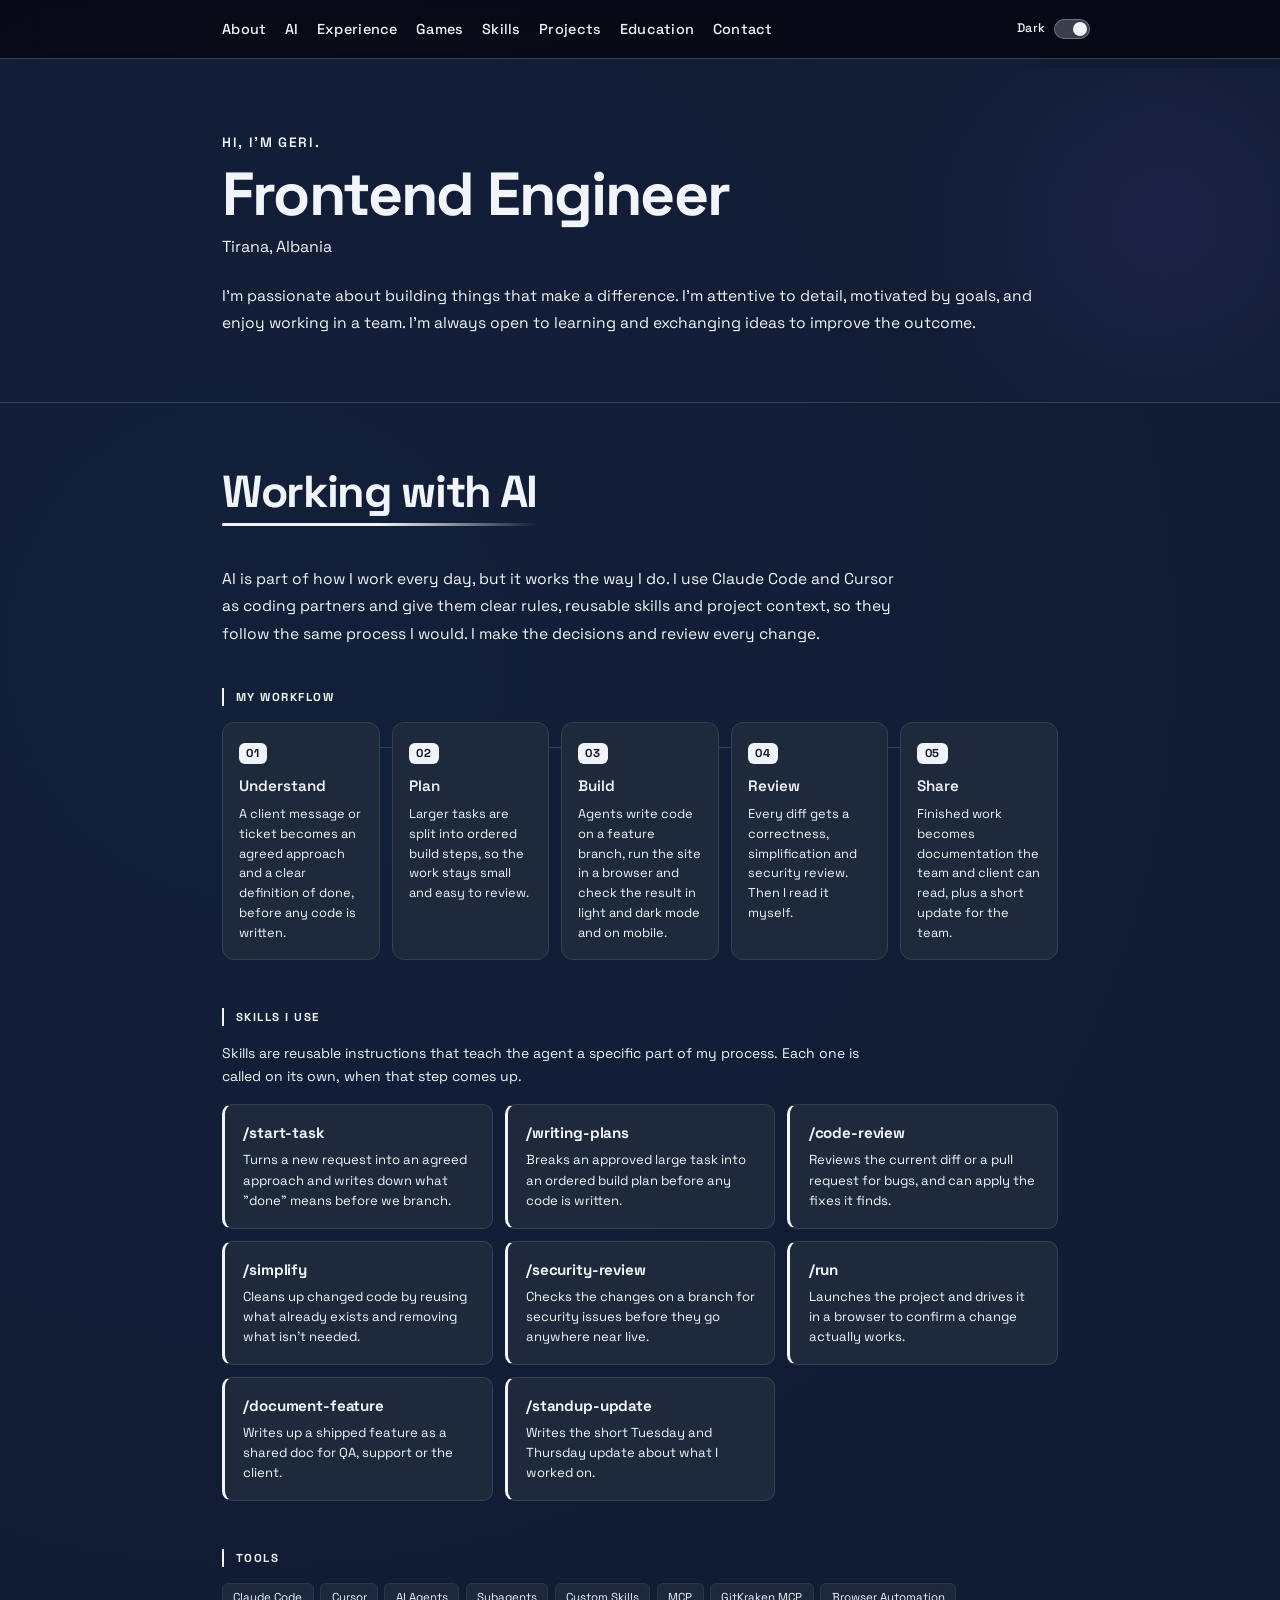
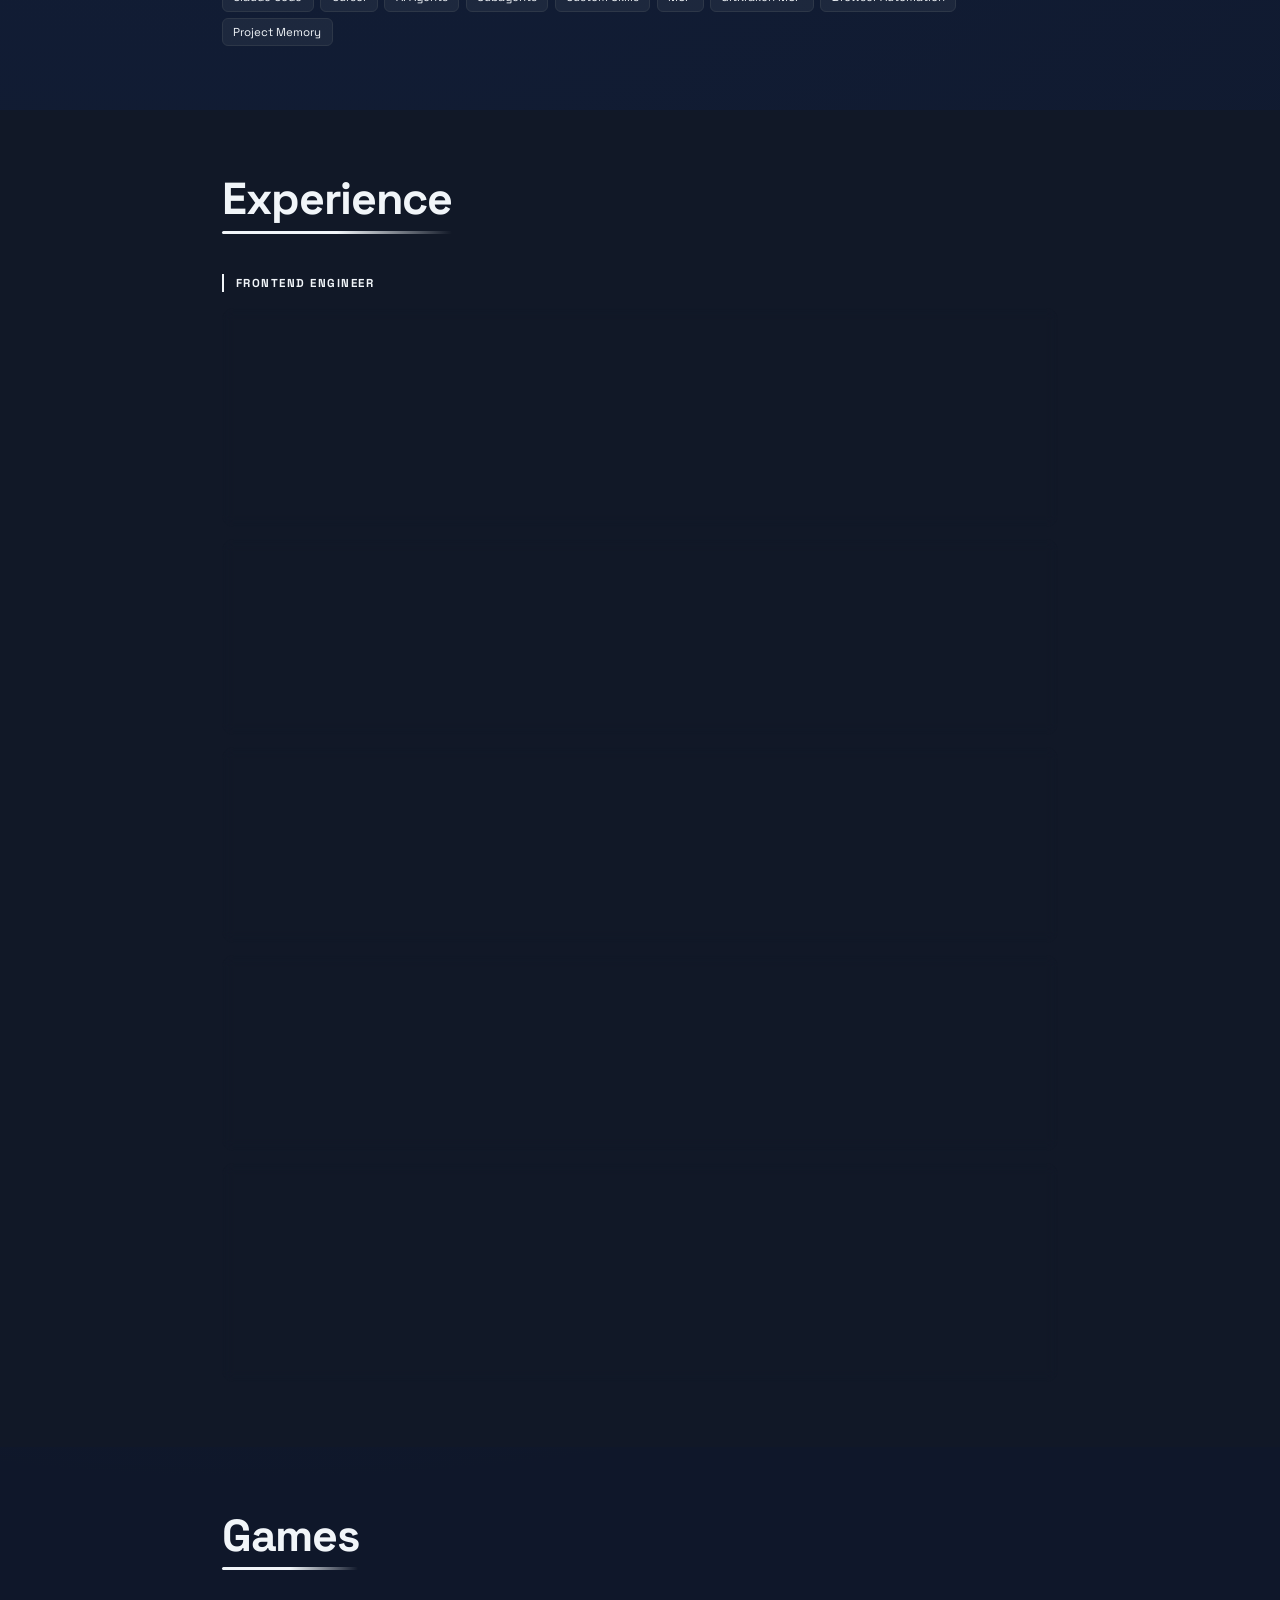
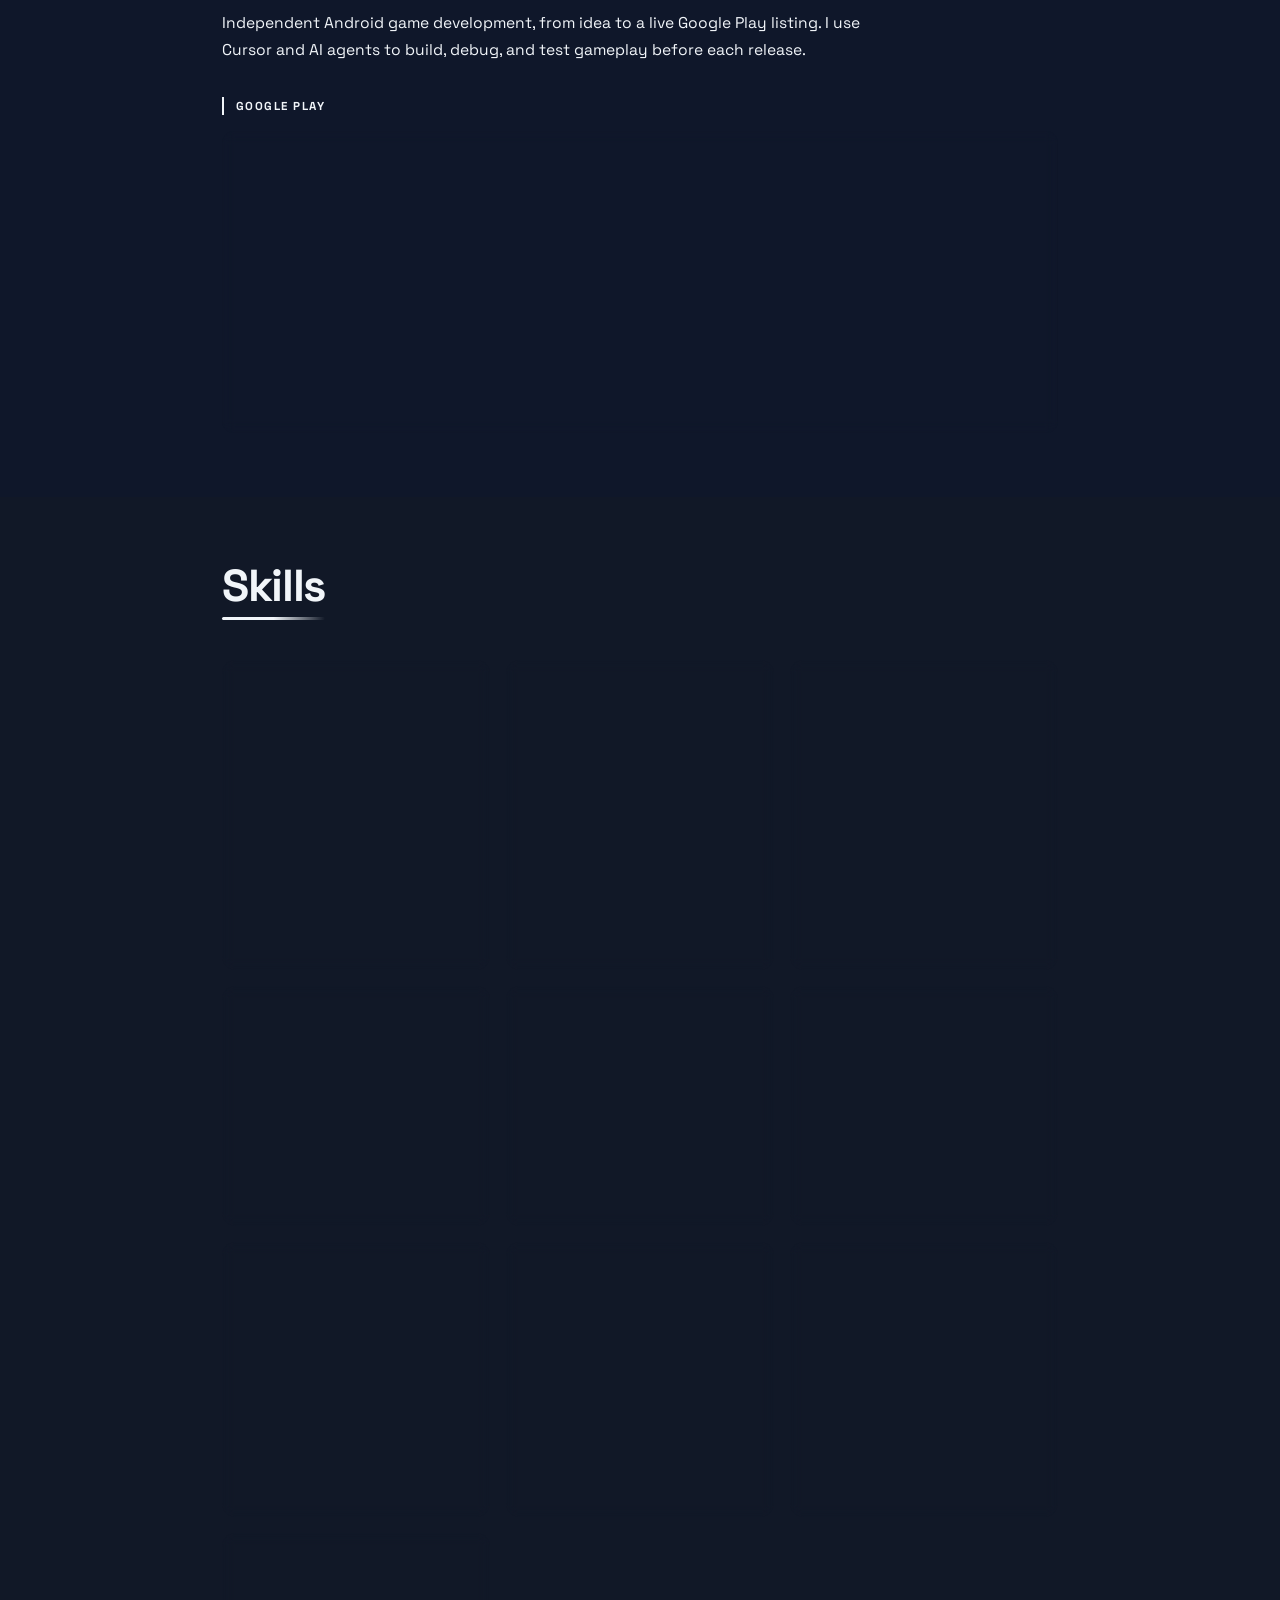
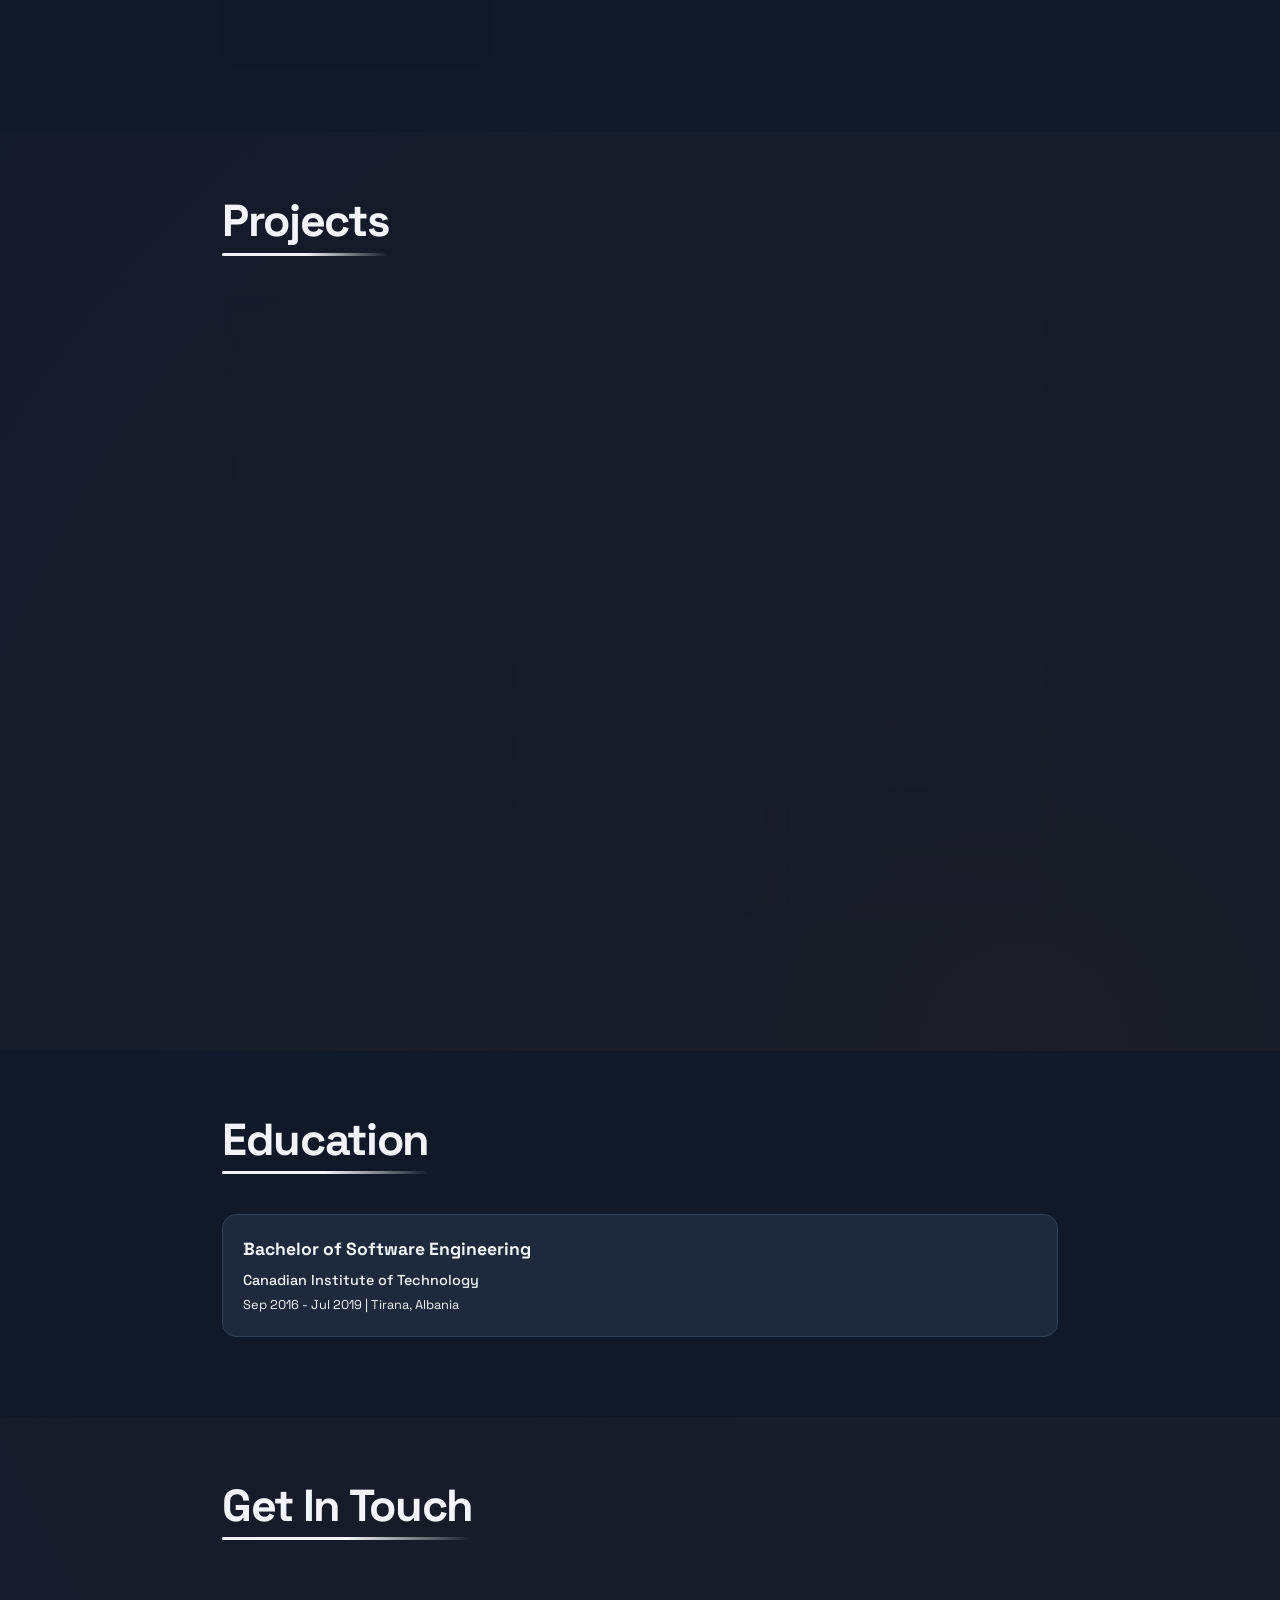
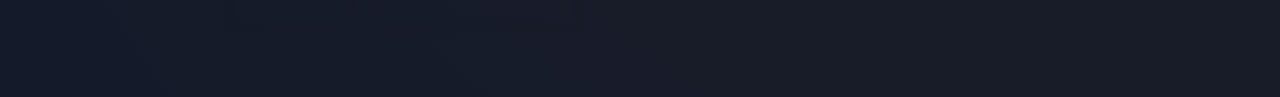
==== commit 25cb981b: "Add Google Search Console verification Co-Authored-By: Claude Opus 5.5 <noreply@anthropic.com>" ====
--- a/index.html
+++ b/index.html
@@ -3,9 +3,54 @@
 <head>
     <meta charset="UTF-8">
     <meta name="viewport" content="width=device-width, initial-scale=1.0">
-    <meta name="description" content="Gerald Ylli - Portfolio">
-    <title>Gerald Ylli - Portfolio</title>
-    <link rel="stylesheet" href="style.css">
+    <title>Gerald Ylli (Geri) · Frontend Engineer in Tirana, Albania</title>
+    <meta name="description" content="Gerald Ylli (Geri) is a Frontend Engineer from Tirana, Albania, building e-commerce storefronts on Shopify and BigCommerce, full-stack features with Laravel and Next.js, and mobile apps with Flutter, using AI in a daily workflow.">
+    <meta name="author" content="Gerald Ylli">
+    <meta name="robots" content="index, follow">
+    <meta name="google-site-verification" content="UktNguWSNs4xKrJIe4bHncfczIuDAtbGYcPuAPzmHH4" />
+    <link rel="canonical" href="https://geraldylli.github.io/">
+    <link rel="icon" href="favicon.svg" type="image/svg+xml">
+
+    <!-- Link previews (LinkedIn, WhatsApp, Slack, X) -->
+    <meta property="og:type" content="profile">
+    <meta property="og:url" content="https://geraldylli.github.io/">
+    <meta property="og:title" content="Gerald Ylli (Geri) · Frontend Engineer">
+    <meta property="og:description" content="Frontend Engineer from Tirana, Albania. E-commerce on Shopify and BigCommerce, full-stack with Laravel and Next.js, mobile with Flutter.">
+    <meta property="og:site_name" content="Gerald Ylli">
+    <meta property="profile:first_name" content="Gerald">
+    <meta property="profile:last_name" content="Ylli">
+    <meta name="twitter:card" content="summary">
+    <meta name="twitter:title" content="Gerald Ylli (Geri) · Frontend Engineer">
+    <meta name="twitter:description" content="Frontend Engineer from Tirana, Albania. E-commerce, full-stack and mobile.">
+
+    <!-- Tells Google who this site is about -->
+    <script type="application/ld+json">
+    {
+        "@context": "https://schema.org",
+        "@type": "Person",
+        "name": "Gerald Ylli",
+        "alternateName": "Geri Ylli",
+        "jobTitle": "Frontend Engineer",
+        "url": "https://geraldylli.github.io/",
+        "email": "mailto:geriylli7@gmail.com",
+        "address": {
+            "@type": "PostalAddress",
+            "addressLocality": "Tirana",
+            "addressCountry": "AL"
+        },
+        "alumniOf": {
+            "@type": "CollegeOrUniversity",
+            "name": "Canadian Institute of Technology"
+        },
+        "knowsAbout": ["Frontend Development", "JavaScript", "TypeScript", "React", "Next.js", "Shopify", "BigCommerce", "Laravel", "PHP", "Flutter", "AI-assisted development"],
+        "sameAs": [
+            "https://www.linkedin.com/in/gerald-ylli-589a46194/",
+            "https://github.com/GeraldYlli"
+        ]
+    }
+    </script>
+
+    <link rel="stylesheet" href="style.css?v=3">
     <script>try{if(localStorage.getItem('theme')!=='light')document.documentElement.classList.add('dark');}catch(e){document.documentElement.classList.add('dark');}</script>
     <link rel="preconnect" href="https://fonts.googleapis.com">
     <link rel="preconnect" href="https://fonts.gstatic.com" crossorigin>
@@ -15,7 +60,7 @@
     <!-- Loading Screen -->
     <div class="loading-screen" id="loadingScreen">
         <div class="loading-content">
-            <h1 class="loading-name">Gerald Ylli</h1>
+            <p class="loading-name" aria-hidden="true">Gerald Ylli</p>
             <div class="loading-underline"></div>
         </div>
     </div>
@@ -53,7 +98,7 @@
             <div class="hero-content">
                 <div>
                     <p class="hero-greeting">Hi, I'm Geri.</p>
-                    <h1 class="hero-title">Frontend Engineer</h1>
+                    <h1 class="hero-title"><span class="visually-hidden">Gerald Ylli, </span>Frontend Engineer</h1>
                     <p class="hero-subtitle">Tirana, Albania</p>
                     <div class="about-text">
                         <p>I’m passionate about building things that make a difference. I’m attentive to detail, motivated by goals, and enjoy working in a team. I’m always open to learning and exchanging ideas to improve the outcome.</p>
@@ -504,6 +549,6 @@
         </div>
     </section>
 
-    <script src="script.js"></script>
+    <script src="script.js?v=3"></script>
 </body>
 </html>
--- a/style.css
+++ b/style.css
@@ -855,4 +855,16 @@
     .contact-link { padding: 0.75rem 1rem; font-size: 0.85rem; }
     .hero-links { flex-direction: column; align-items: flex-start; }
     .btn { width: 100%; max-width: 300px; justify-content: center; }
-}+}
+/* Text for search engines and screen readers only */
+.visually-hidden {
+    position: absolute;
+    width: 1px;
+    height: 1px;
+    padding: 0;
+    margin: -1px;
+    overflow: hidden;
+    clip: rect(0, 0, 0, 0);
+    white-space: nowrap;
+    border: 0;
+}
